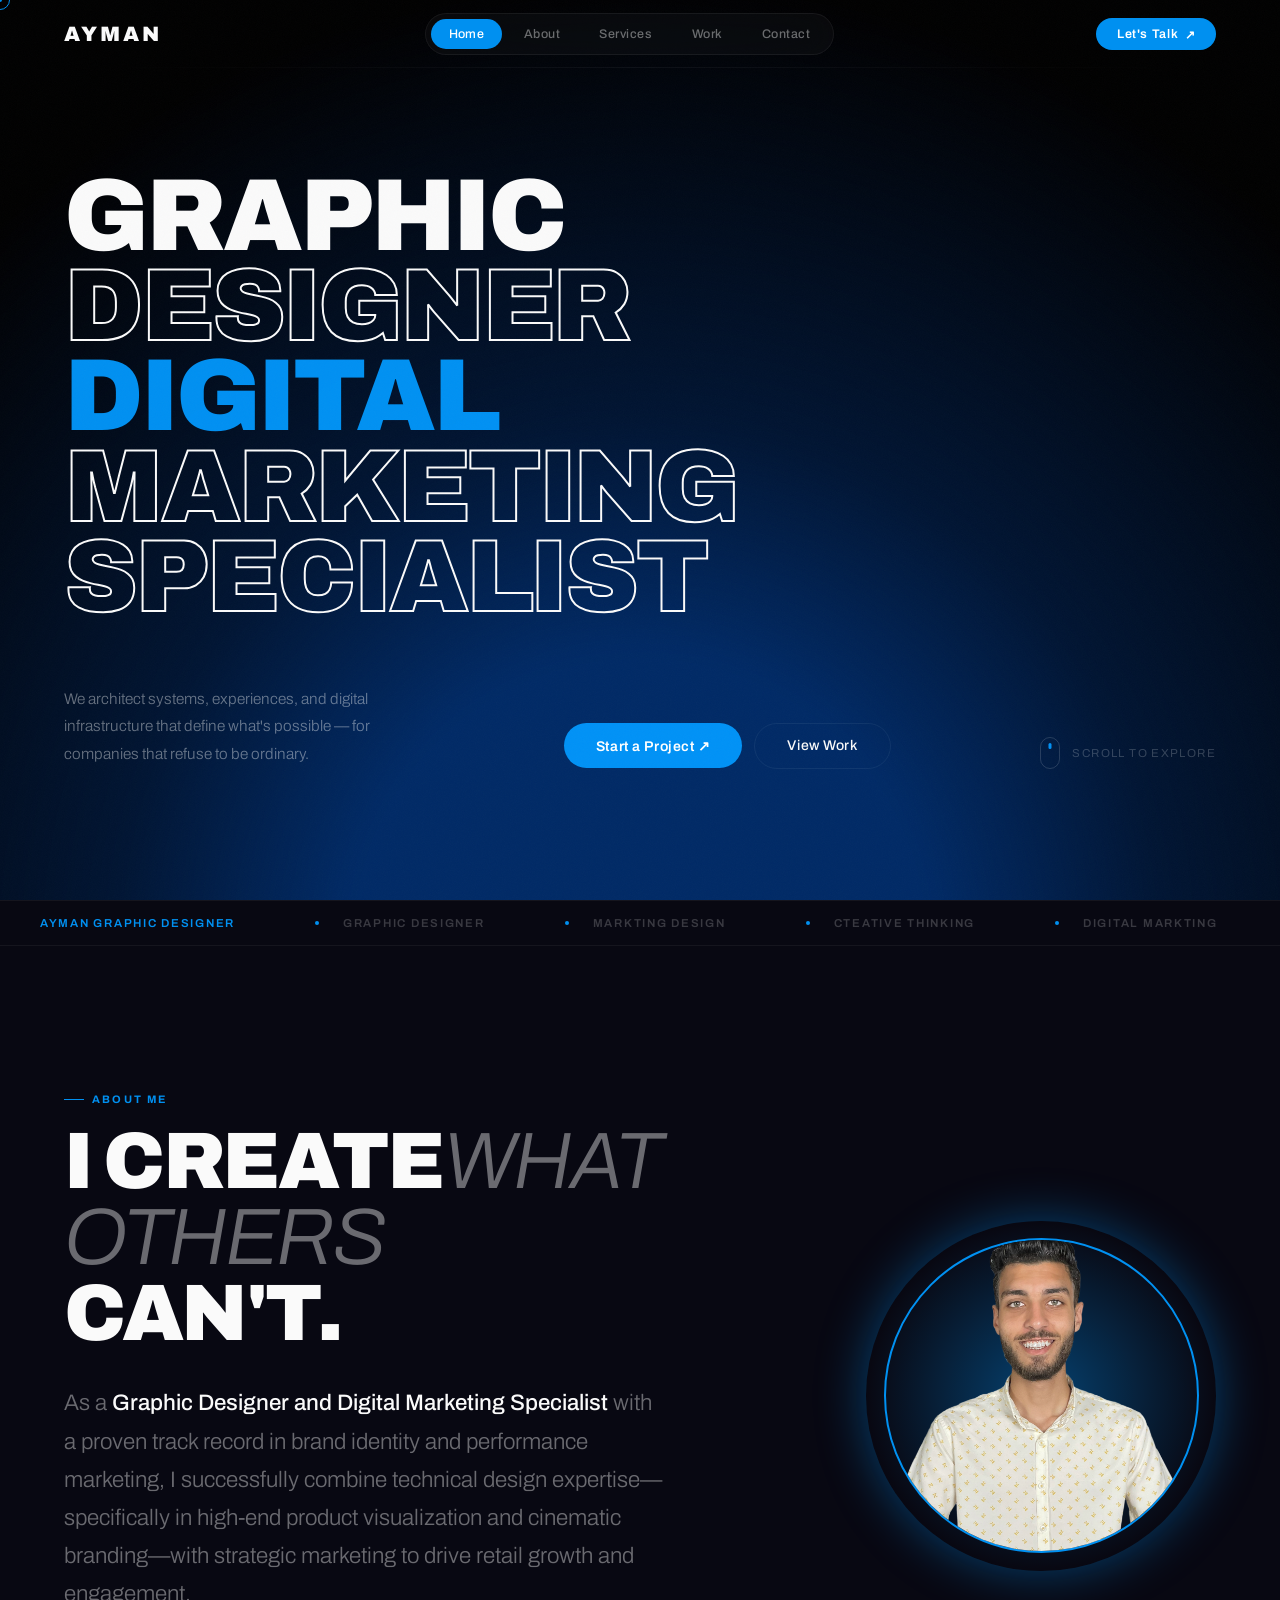
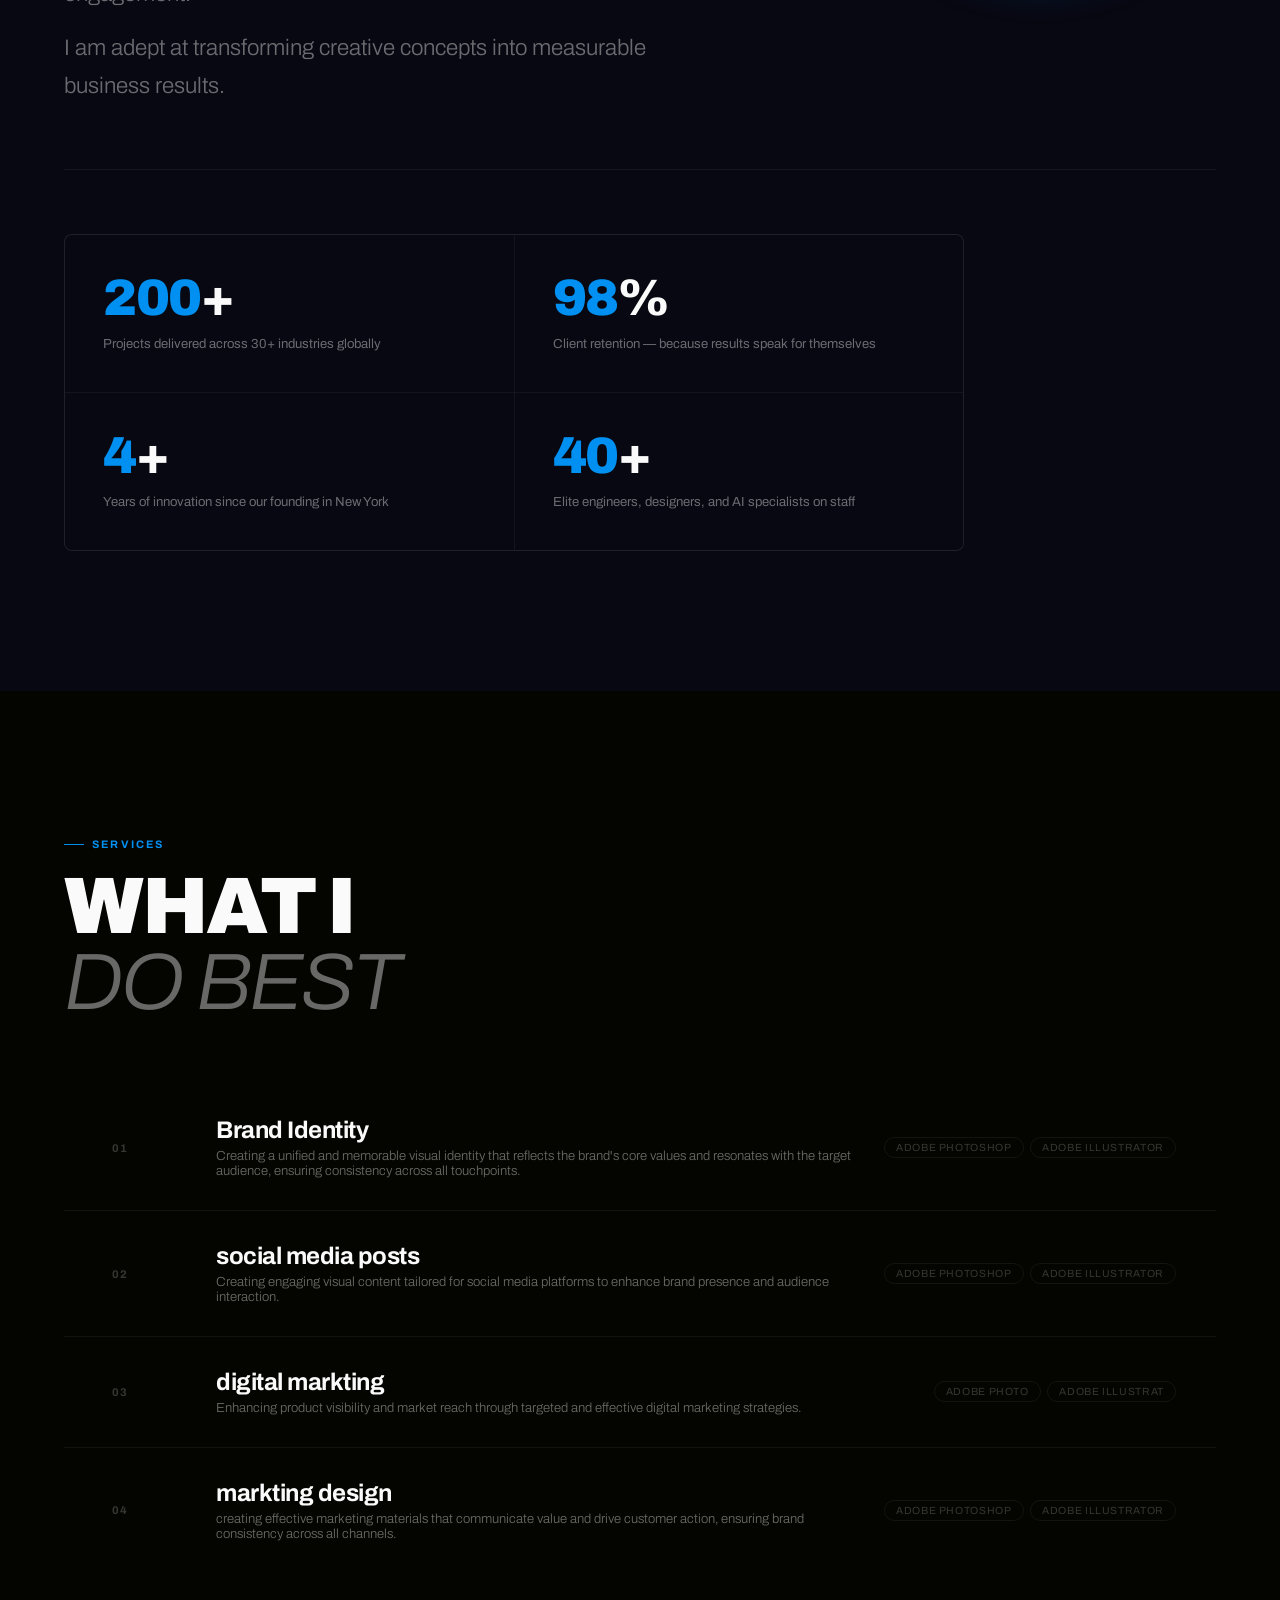
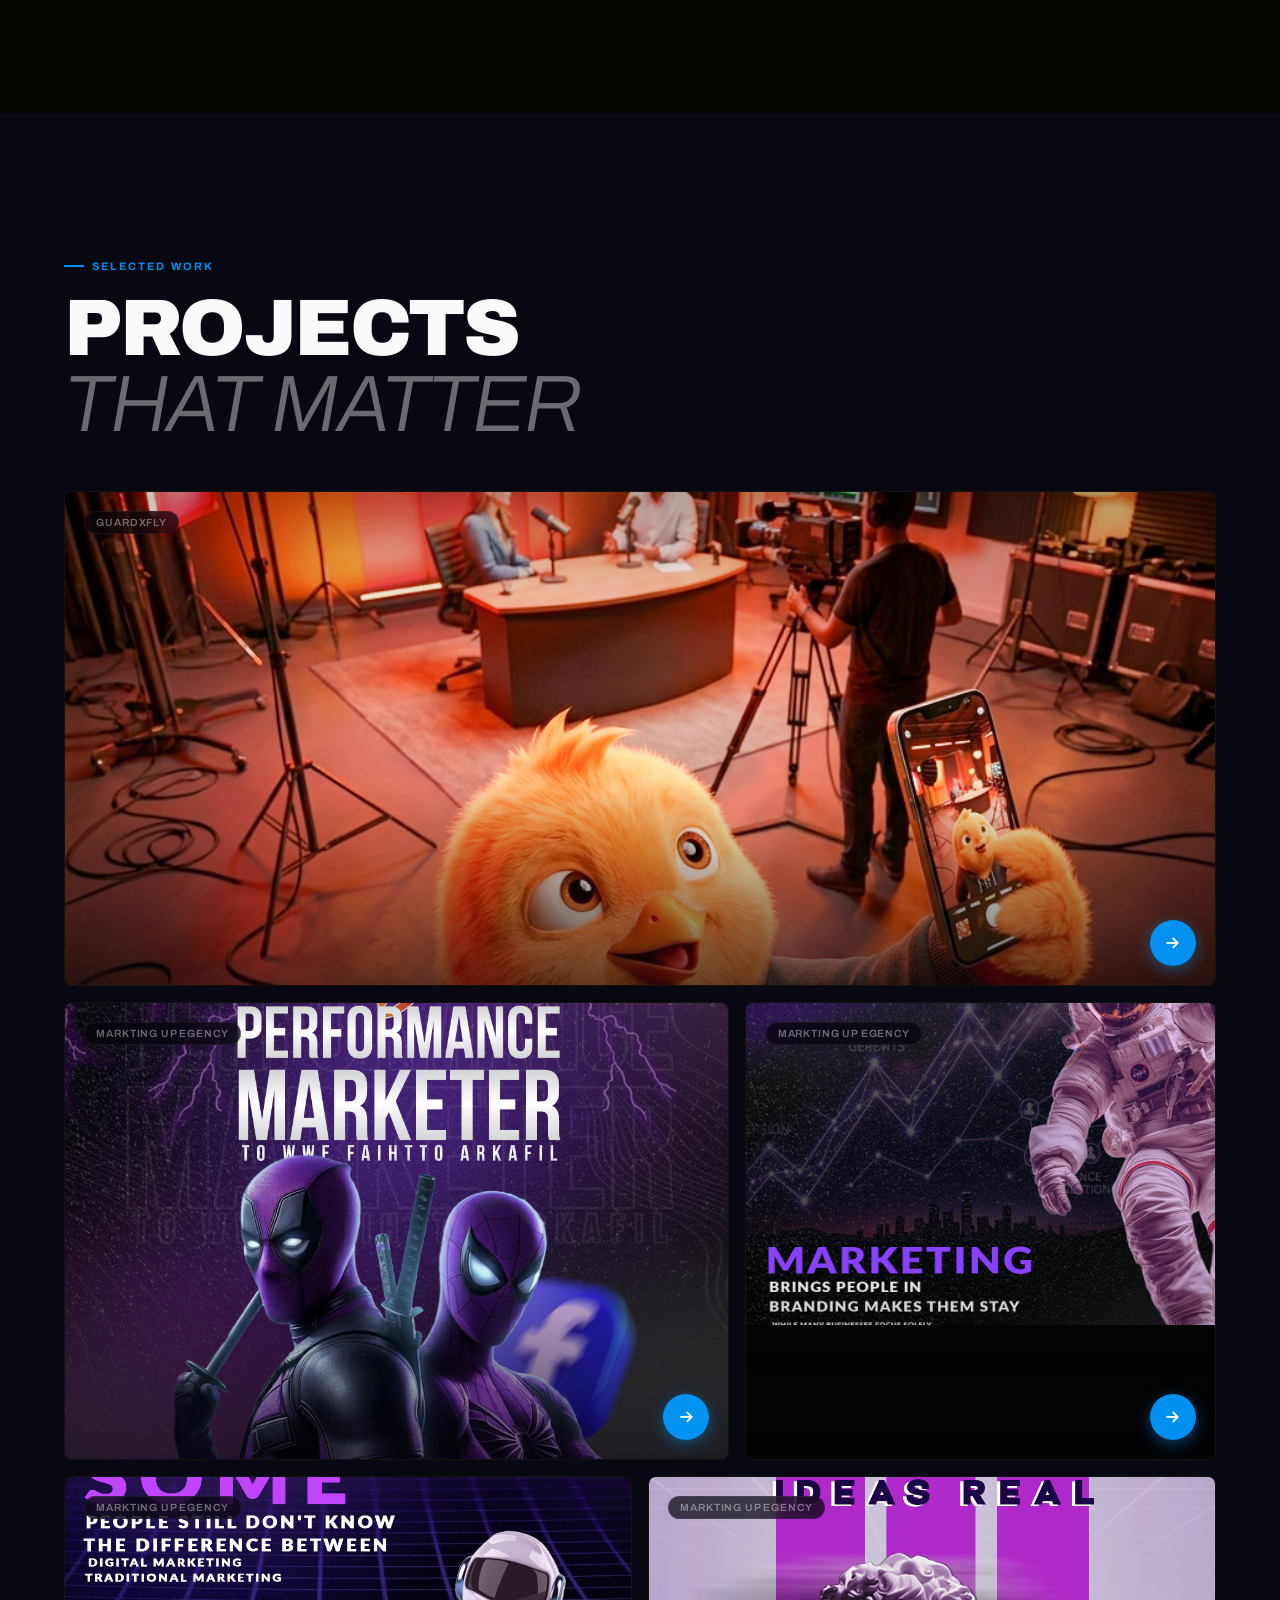
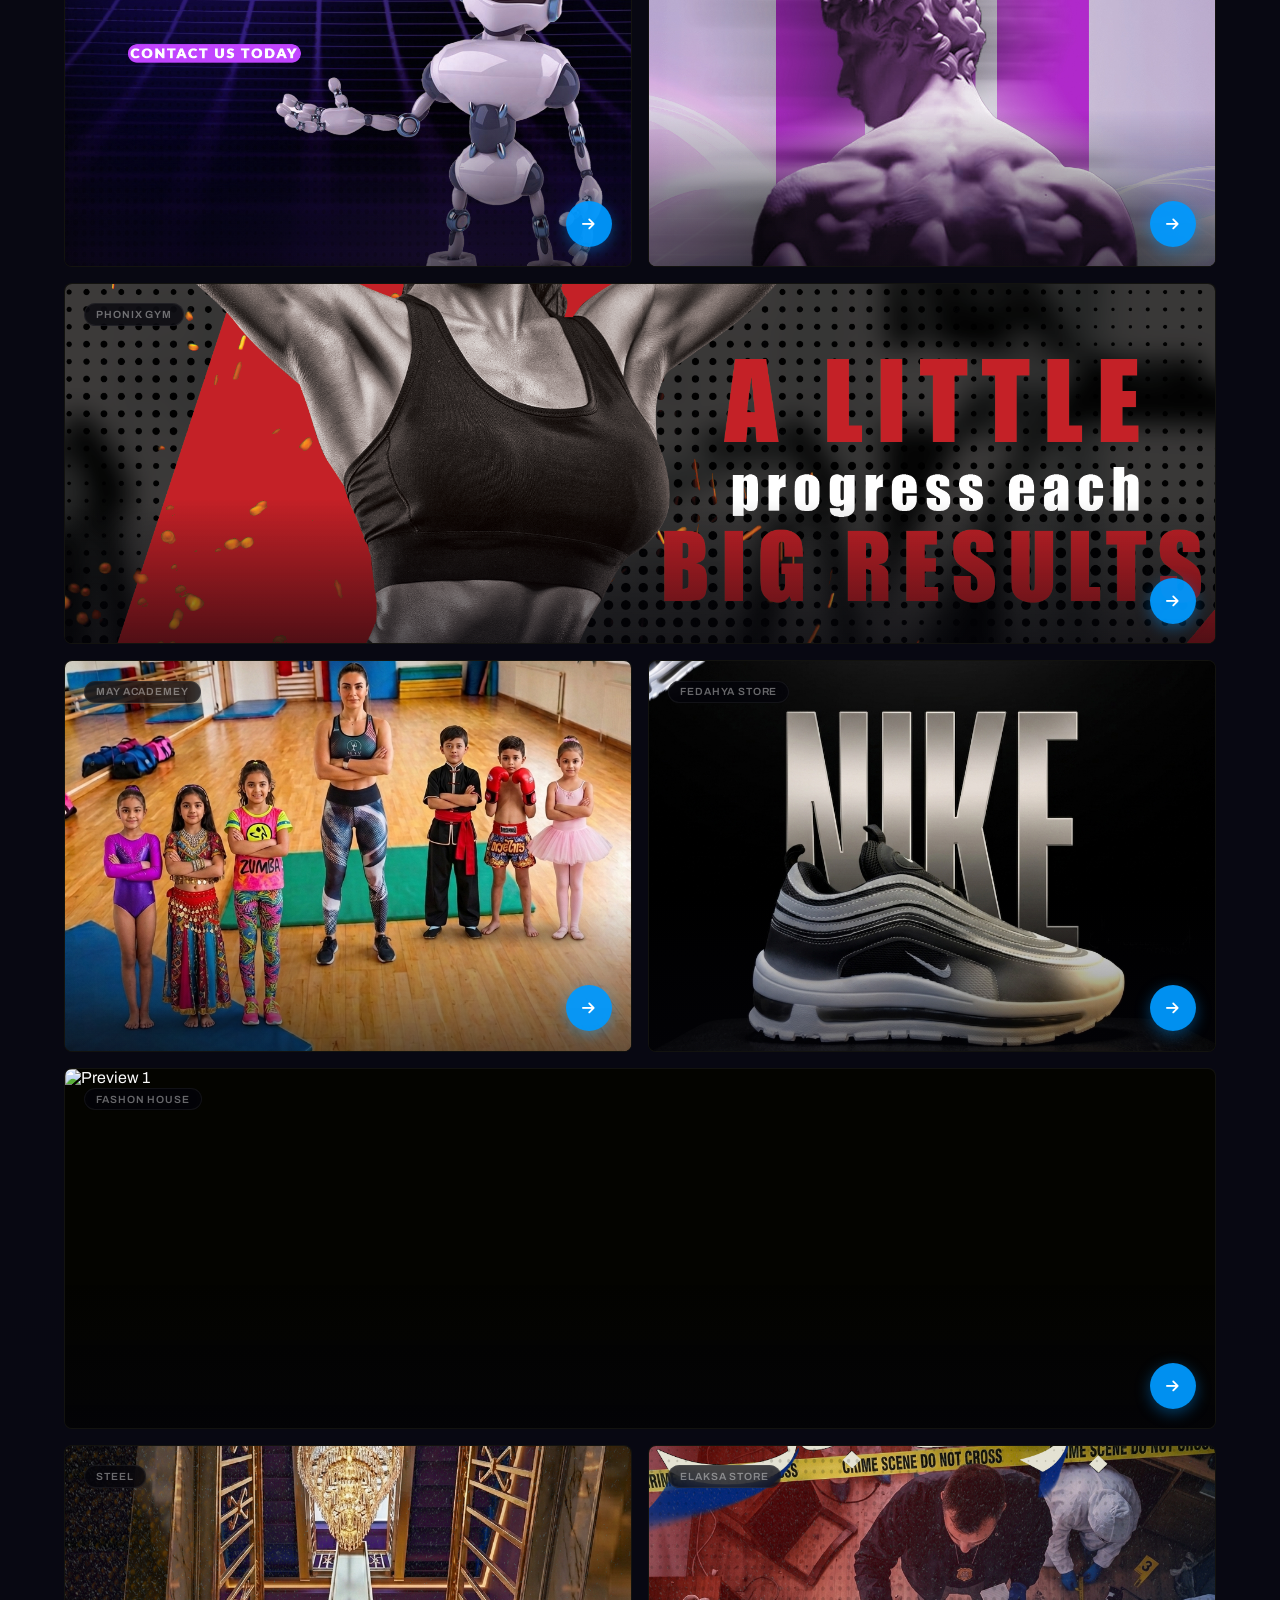
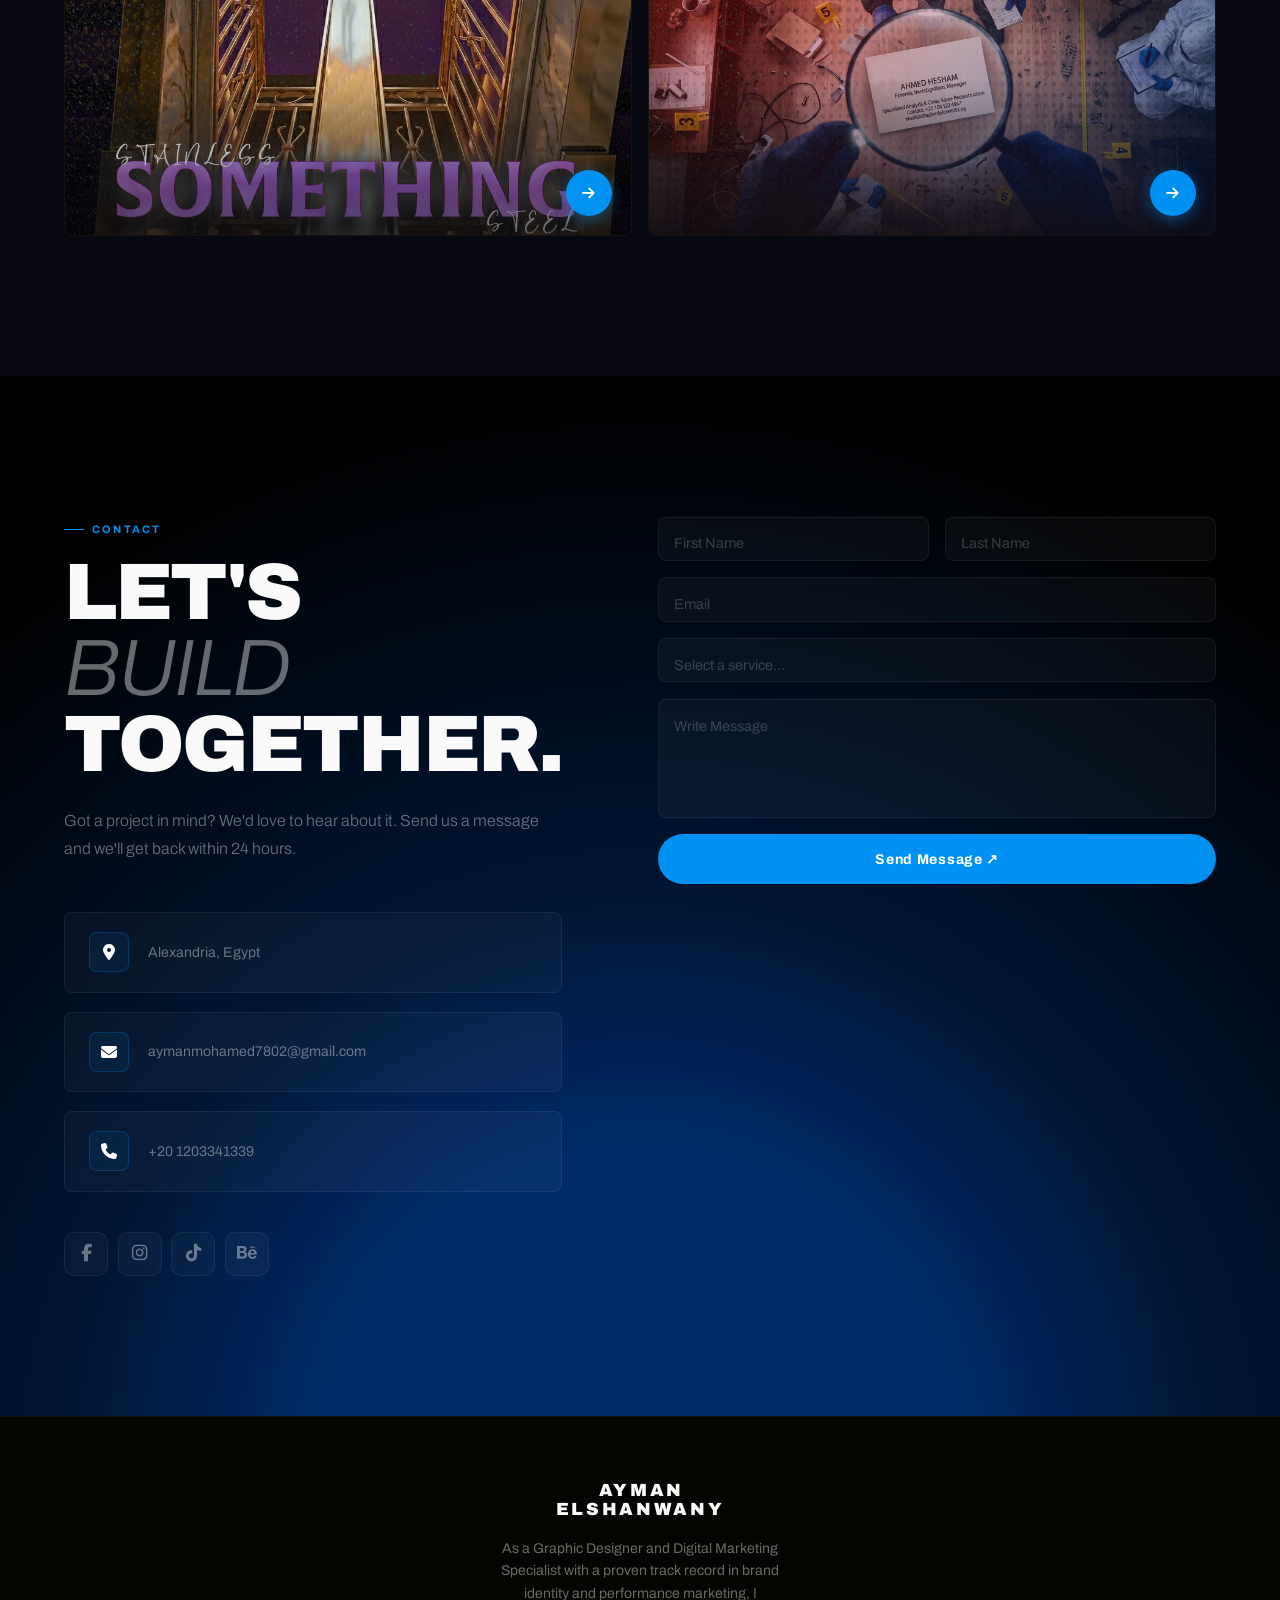
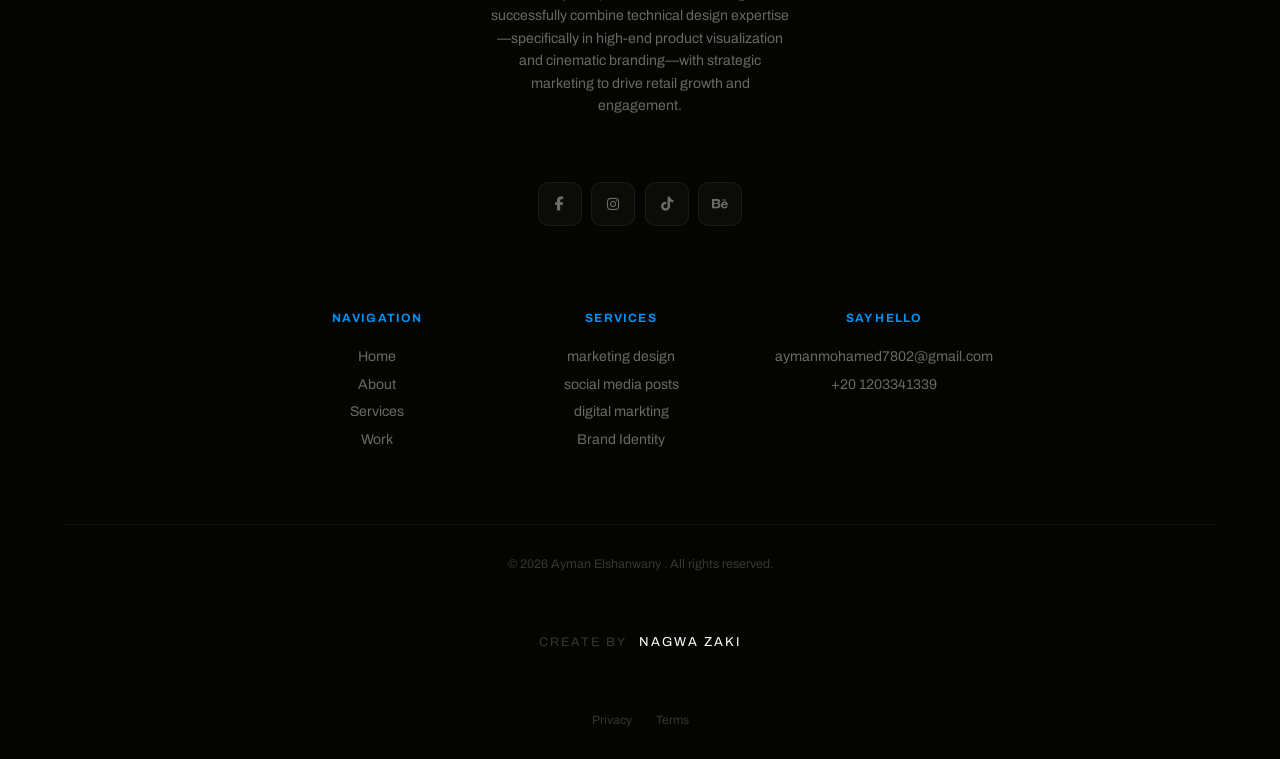
==== index.html @ ffe8d10a "Initial commit" ====
<!doctype html>
<html lang="en">
  <head>
    <meta charset="UTF-8" />
    <meta name="viewport" content="width=device-width, initial-scale=1.0" />
    <title> Graphic Design Ayman</title>
    <link
      href="https://fonts.googleapis.com/css2?family=Clash+Display:wght@400;500;600;700&family=Cabinet+Grotesk:wght@300;400;500;700;800&family=Neue+Montreal:wght@300;400;500&display=swap"
      rel="stylesheet"
    />
    <link
      href="https://fonts.googleapis.com/css2?family=Archivo:ital,wght@0,300;0,400;0,500;0,700;0,900;1,300&family=Playfair+Display:ital@1&display=swap"
      rel="stylesheet"
    />
    <!-- إضافة مكتبة Font Awesome لتشغيل الأيقونات -->
    <link
      rel="stylesheet"
      href="https://cdnjs.cloudflare.com/ajax/libs/font-awesome/6.5.1/css/all.min.css"
    />
    <link
      rel="apple-touch-icon"
      sizes="180x180"
      href="WhatsApp Image 2026-04-10 at 10.47.28 PM.jpeg"
    />
    <link
      rel="icon"
      type="image/jpeg"
      href="WhatsApp Image 2026-04-10 at 10.47.28 PM.jpeg"
    />
    <link rel="stylesheet" href="style.css" />
  </head>
  <body>
    <div id="cursor"></div>
    <div id="cursor-dot"></div>

    <!-- NAV -->
    <nav id="nav">
      <a href="#home" class="nav-logo"><span>Ayman</span></a>
      <div class="nav-center">
        <a href="#home" class="active"><i class="fa-solid fa-house"></i><span>Home</span></a>
        <a href="#about"><i class="fa-solid fa-user"></i><span>About</span></a>
        <a href="#services"><i class="fa-solid fa-briefcase"></i><span>Services</span></a>
        <a href="#portfolio"><i class="fa-solid fa-clapperboard"></i><span>Work</span></a>
        <a href="#contact"><i class="fa-solid fa-paper-plane"></i><span>Contact</span></a>
      </div>
      <div class="nav-right">
        <a href="#contact" class="btn-nav hide-mobile">Let's Talk <span>↗</span></a>
      </div>
    </nav>

    <!-- HERO -->
    <section id="home">
      <canvas id="hero-canvas"></canvas>
        <h1 class="hero-headline">
          <span class="line"><span class="line-inner">Graphic</span></span>
          <span class="line"
            ><span class="line-inner stroke-text">Designer</span>
            <span class="line-inner red-word">Digital</span></span
          >
          <span class="line"
            ><span class="line-inner stroke-text">Marketing Specialist</span></span
          >
        </h1>
        <div class="hero-bottom">
          <p class="hero-desc rv">
            We architect systems, experiences, and digital infrastructure that
            define what's possible — for companies that refuse to be ordinary.
          </p>
          <div class="hero-cta rv">
            <a href="#services" class="btn-primary">Start a Project ↗</a>
            <a href="#portfolio" class="btn-ghost">View Work</a>
          </div>
          <div class="hero-scroll-hint rv">
            <div class="scroll-wheel"></div>
            Scroll to explore
          </div>
        </div>
      </div>
    </section>

    <!-- MARQUEE -->
    <div class="marquee-section">
      <div class="marquee-track" id="mq">
        <div class="marquee-item highlight">AYMAN Graphic Designer</div>
        <div class="marquee-item">
          <span class="dot"></span>Graphic Designer
        </div>
        <div class="marquee-item"><span class="dot"></span>markting design</div>
        <div class="marquee-item"><span class="dot"></span>cteative thinking</div>
        <div class="marquee-item"><span class="dot"></span>digital markting</div>
        <div class="marquee-item highlight">EST. 2022</div>
        <div class="marquee-item"><span class="dot"></span>logo design</div>
        <div class="marquee-item"><span class="dot"></span>Social media</div>
        <div class="marquee-item"><span class="dot"></span>Product Design</div>
        <div class="marquee-item"><span class="dot"></span>Brand Identity</div>
        <!-- duplicate -->
        <div class="marquee-item highlight">Ayman Graphic disigner</div>
        <div class="marquee-item">
          <span class="dot"></span>Graphic Designer
        </div>
        <div class="marquee-item"><span class="dot"></span>Marketing Specialist</div>
        <div class="marquee-item"><span class="dot"></span>cteative thinking</div>
        <div class="marquee-item"><span class="dot"></span>digital markting</div>
        <div class="marquee-item highlight">EST. 2026</div>
        <div class="marquee-item"><span class="dot"></span>logo design</div>
        <div class="marquee-item"><span class="dot"></span>Social media</div>
        <div class="marquee-item"><span class="dot"></span>Product Design</div>
        <div class="marquee-item"><span class="dot"></span>Brand Identity</div>
      </div>
    </div>

    <!-- ABOUT -->
    <section id="about" class="section">
      <div class="about-wrap">
        <div class="about-top">
          <div class="about-text-content">
            <div class="section-tag rv">About Me</div>
            <h2 class="display rv">
              I Create<span class="italic">what others</span><br />CAN'T.
            </h2>
            <p class="lead rv">As a <strong>Graphic Designer and Digital Marketing Specialist</strong> with a proven track record in brand identity and performance marketing, I successfully combine technical design expertise—specifically in high-end product visualization and cinematic branding—with strategic marketing to drive retail growth and engagement.</p>
            <p class="lead rv" style="margin-top: 1rem;">
              I am adept at transforming creative concepts into measurable business results.
            </p>            
          </div>
          <div class="about-image-container rv">
            <img src="photo/IMG_0256.png" alt="About Us" class="about-main-image" />
          </div>
        </div>
        <div class="about-cards rv">
          <div class="about-card">
            <div class="big-num"><span>200</span>+</div>
            <p>Projects delivered across 30+ industries globally</p>
          </div>
          <div class="about-card">
            <div class="big-num"><span>98</span>%</div>
            <p>Client retention — because results speak for themselves</p>
          </div>
          <div class="about-card">
            <div class="big-num"><span>4</span>+</div>
            <p>Years of innovation since our founding in New York</p>
          </div>
          <div class="about-card">
            <div class="big-num"><span>40</span>+</div>
            <p>Elite engineers, designers, and AI specialists on staff</p>
          </div>
        </div>
      </div>
    </section>

    <!-- SERVICES -->
    <section id="services" class="section">
      <div class="services-wrap">
        <div class="services-header">
          <div>
            <div class="section-tag rv">Services</div>
            <h2 class="display rv">
              WHAT I<br /><span class="italic">do best</span>
            </h2>
          </div>
          <p
            class="rv"
            style="
              max-width: 340px;
              color: var(--muted);
              font-weight: 300;
              line-height: 1.8;
              font-size: 0.95rem;
            "
          >
        </div>
        <div class="service-list rv">
          <div class="service-row">
            <div class="service-num">01</div>
            <div class="service-body">
              <h3>Brand Identity</h3>
              <p>
                Creating a unified and memorable visual identity that reflects the brand's core values and resonates with the target audience, ensuring consistency across all touchpoints.
              </p>
            </div>
            <div class="service-tags">
              <span class="tag-pill">Adobe photoshop</span>
              <span class="tag-pill">Adobe illustrator</span>
            </div>
          </div>
          <div class="service-row">
            <div class="service-num">02</div>
            <div class="service-body">
              <h3>social media posts</h3>
              <p>
                Creating engaging visual content tailored for social media platforms to enhance brand presence and audience interaction.
              </p>
            </div>
            <div class="service-tags">
              <span class="tag-pill">Adobe photoshop</span>
              <span class="tag-pill">Adobe illustrator</span>
            </div>
          </div>
          <div class="service-row">
            <div class="service-num">03</div>
            <div class="service-body">
              <h3>digital markting</h3>
              <p>
                Enhancing product visibility and market reach through targeted and effective digital marketing strategies.
              </p>
            </div>
            <div class="service-tags">
              <span class="tag-pill">Adobe photo</span>
              <span class="tag-pill">Adobe illustrat</span>
            </div>
          </div>
          <div class="service-row">
            <div class="service-num">04</div>
            <div class="service-body">
              <h3>markting design</h3>
              <p>
                creating effective marketing materials that communicate value and drive customer action, ensuring brand consistency across all channels.
              </p>
            </div>
            <div class="service-tags">
              <span class="tag-pill">Adobe photoshop</span>
              <span class="tag-pill">Adobe illustrator</span>
            </div>
          </div>
        </div>
      </div>
    </section>

    <!-- PORTFOLIO -->
    <section id="portfolio" class="section">
      <div class="portfolio-wrap">
        <div class="portfolio-header">
          <div class="section-tag rv">Selected Work</div>
          <h2 class="display rv">
            PROJECTS<br /><span class="italic">that matter</span>
          </h2>
        </div>
        <div class="portfolio-bento rv">
          <div class="p-card" data-gallery="photo/1.jpg, photo/2.jpg, photo/3.jpg, photo/4.jpg">
            <div class="p-card-grid">
              <img src="photo/1.jpg" class="p-card-bg" alt="Preview 1" />
            </div>
            <span class="p-card-label">GuardXFly</span>
            <div class="p-card-info">
              <div class="p-card-tag">photoshop</div>
              <div class="p-card-info-bottom">
                <div class="p-card-title">GuardXFly posters</div>
                <a href="#" class="p-card-link-btn"><i class="fa-solid fa-arrow-right"></i></a>
              </div>
            </div>
          </div>
          <div class="p-card" data-gallery="photo/Artboard 1.jpg, photo/Artboard 2.jpg, photo/Artboard 3.jpg, photo/Artboard 4.jpg, photo/Artboard 5.jpg, photo/Artboard 6.jpg, photo/Artboard 7.jpg, photo/Untitled-1.jpg ">
            <div class="p-card-grid">
              <img src="photo/Artboard 1.jpg" class="p-card-bg" alt="Preview 1" />
            </div>
            <span class="p-card-label">Markting up Egency</span>
            <div class="p-card-info">
              <div class="p-card-tag">photoshop | ilustration</div>
              <div class="p-card-info-bottom">
                <div class="p-card-title">Markting up posters</div>
                <a href="#" class="p-card-link-btn"><i class="fa-solid fa-arrow-right"></i></a>
              </div>
            </div>
          </div>
          <div class="p-card" data-gallery="photo/Untitled-2_01.png, photo/Untitled-2_02.png, photo/Untitled-2_03.png, photo/Untitled-2_04.png, photo/Untitled-2_05.png, photo/Untitled-2_06.png, photo/Untitled-2_07.png, photo/Untitled-2_08.png, photo/Untitled-1.png">
            <div class="p-card-grid">
              <img src="photo/Untitled-2_01.png" class="p-card-bg" alt="Preview 1" />
            </div>
            <span class="p-card-label">Markting up Egency</span>
            <div class="p-card-info">
              <div class="p-card-tag">photoshop | ilustration</div>
              <div class="p-card-info-bottom">
                <div class="p-card-title">Markting up posters</div>
                <a href="#" class="p-card-link-btn"><i class="fa-solid fa-arrow-right"></i></a>
              </div>
            </div>
          </div>
          <div class="p-card" data-gallery="photo/markting.jpg, photo/Markting_01 (1).png, photo/Markting_01 (2).png, photo/Markting_01 (3).png, photo/Markting_01 (4).png, photo/Markting_01 (5).png, photo/Markting_01 (6).png, photo/Markting_01 (7).png">
            <div class="p-card-grid">
              <img src="photo/markting.jpg" class="p-card-bg" alt="Preview 1" />
            </div>
            <span class="p-card-label">Markting up Egency</span>
            <div class="p-card-info">
              <div class="p-card-tag">photoshop | ilustration</div>
              <div class="p-card-info-bottom">
                <div class="p-card-title">Markting up posters</div>
                <a href="#" class="p-card-link-btn"><i class="fa-solid fa-arrow-right"></i></a>
              </div>
            </div>
          </div>

          <div class="p-card" data-gallery="photo/man2 (1).jpg, photo/man1.jpg, photo/man2 (4).jpg, photo/man2 (2).jpg, photo/man2 (3).jpg, photo/man (3).jpg, photo/man (1).jpg, photo/man (2).jpg">
            <div class="p-card-grid">
              <img src="photo/man2 (1).jpg" class="p-card-bg" alt="Preview 1" />
            </div>
            <span class="p-card-label">Markting up Egency</span>
            <div class="p-card-info">
              <div class="p-card-tag">photoshop | ilustration</div>
              <div class="p-card-info-bottom">
                <div class="p-card-title">Markting up posters</div>
                <a href="#" class="p-card-link-btn"><i class="fa-solid fa-arrow-right"></i></a>
              </div>
            </div>
          </div>
          <div class="p-card" data-gallery="photo/woman (1).png, photo/woman1 (1).gif, photo/woman1 (2).gif, photo/woman1 (3).gif, photo/woman (2).png, photo/woman (3).png, photo/cairoseal.jpg">
            <div class="p-card-grid">
              <img src="photo/woman (1).png" class="p-card-bg" alt="Preview 1" />
            </div>
            <span class="p-card-label">phonix gym</span>
            <div class="p-card-info">
              <div class="p-card-tag">photoshop | ilustration</div>
              <div class="p-card-info-bottom">
                <div class="p-card-title">phonix posters</div>
                <a href="#" class="p-card-link-btn"><i class="fa-solid fa-arrow-right"></i></a>
              </div>
            </div>
          </div>
          <div class="p-card" data-gallery="photo/pale (2).jpg, photo/pale (1).jpg, photo/paleh (1).jpg, photo/paleh (2).jpg, photo/paleh (3).jpg, photo/paleh (4).jpg, photo/paleh (5).jpg, photo/palee (1).jpg, photo/palee (2).jpg, photo/palee (3).jpg">
            <div class="p-card-grid">
              <img src="photo/pale (2).jpg" class="p-card-bg" alt="Preview 1" />
            </div>
            <span class="p-card-label">May Academey</span>
            <div class="p-card-info">
              <div class="p-card-tag">photoshop | ilustration</div>
              <div class="p-card-info-bottom">
                <div class="p-card-title">May Academey posters</div>
                <a href="#" class="p-card-link-btn"><i class="fa-solid fa-arrow-right"></i></a>
              </div>
            </div>
          </div>
          <div class="p-card" data-gallery="photo/snaker6 (1).jpg, photo/snaker6 (1).png, photo/snaker6 (2).png, photo/snaker6 (3).png, photo/snaker6 (4).png, photo/snaker6 (5).png, photo/snaker6 (6).png, photo/snaker6 (7).png, photo/snaker6 (8).png, photo/snaker6 (9).png, photo/snaker (2).png, photo/snaker (4).png, photo/snaker (5).png, photo/snaker6 (8).png, photo/snaker6 (9).png, photo/snaker6 (1).jpg, photo/snaker6 (1).png, photo/snaker6 (2).png, photo/snaker6 (3).png, photo/snaker6 (4).png, photo/snaker6 (5).png, photo/snaker6 (6).png, photo/snaker6 (7).png ">
            <div class="p-card-grid">
              <img src="photo/snaker6 (1).jpg" class="p-card-bg" alt="Preview 1" />
            </div>
            <span class="p-card-label">Fedahya store</span>
            <div class="p-card-info">
              <div class="p-card-tag">photoshop | ilustration</div>
              <div class="p-card-info-bottom">
                <div class="p-card-title">Fedahya posters and logos</div>
                <a href="#" class="p-card-link-btn"><i class="fa-solid fa-arrow-right"></i></a>
              </div>
            </div>
          </div>
          <div class="p-card" data-gallery="photo/snak.jpg, photo/snaker (3).png, photo/snaker (6).png, photo/tr (2).png, photo/tr (1).png">
            <div class="p-card-grid">
              <img src="photo/snak.jpg" class="p-card-bg" alt="Preview 1" />
            </div>
            <span class="p-card-label">fashon house</span>
            <div class="p-card-info">
              <div class="p-card-tag">photoshop | ilustration</div>
              <div class="p-card-info-bottom">
                <div class="p-card-title">fashon house posters</div>
                <a href="#" class="p-card-link-btn"><i class="fa-solid fa-arrow-right"></i></a>
              </div>
            </div>
          </div>
          <div class="p-card" data-gallery="photo/steel.jpg">
            <div class="p-card-grid">
              <img src="photo/steel.jpg" class="p-card-bg" alt="Preview 1" />
            </div>
            <span class="p-card-label">steel</span>
            <div class="p-card-info">
              <div class="p-card-tag">photoshop</div>
              <div class="p-card-info-bottom">
                <div class="p-card-title">steel poster</div>
                <a href="#" class="p-card-link-btn"><i class="fa-solid fa-arrow-right"></i></a>
              </div>
            </div>
          </div>
          <div class="p-card" data-gallery="photo/khapar.jpg">
            <div class="p-card-grid">
              <img src="photo/khapar.jpg" class="p-card-bg" alt="Preview 1" />
            </div>
            <span class="p-card-label">Elaksa Store</span>
            <div class="p-card-info">
              <div class="p-card-tag">photoshop</div>
              <div class="p-card-info-bottom">
                <div class="p-card-title">Elaksa poster</div>
                <a href="#" class="p-card-link-btn"><i class="fa-solid fa-arrow-right"></i></a>
              </div>
            </div>
          </div>
        </div>
      </div>
    </section>

    <!-- CONTACT -->
    <section id="contact" class="section">
      <div class="contact-wrap contact-grid">
        <div class="contact-left rv-l">
            <div class="section-tag">Contact</div>
            <h2 class="display">
              LET'S<br /><span class="italic">build</span><br />TOGETHER.
            </h2>
            <p class="sub">
              Got a project in mind? We'd love to hear about it. Send us a
              message and we'll get back within 24 hours.
            </p>
            <div class="contact-items">
              <div class="c-item">
                <div class="c-icon">
                  <i class="fa-solid fa-location-dot"></i>
                </div>
                <span>Alexandria, Egypt</span>
              </div>
              <div class="c-item">
                <div class="c-icon"><i class="fa-solid fa-envelope"></i></div>
                <span>aymanmohamed7802@gmail.com</span>
              </div>
              <div class="c-item">
                <div class="c-icon"><i class="fa-solid fa-phone"></i></div>
                <span>+20 1203341339</span>
              </div>
            </div>
            <div class="socials">
              <a
                href="https://www.facebook.com/share/17btir79op/"
                class="social-btn"
                target="_blank"
                title="Facebook"
                ><i class="fab fa-facebook-f"></i
              ></a>
              <a
                href="https://www.instagram.com/aymanelshanwany?igsh=eDl6dmxtZWk5cGY3"
                class="social-btn"
                target="_blank"
                title="Instagram"
                ><i class="fab fa-instagram"></i
              ></a>
              <a
                href="https://www.tiktok.com/@elshanwany5?_r=1&_t=ZS-97HyglgTXwW"
                class="social-btn"
                target="_blank"
                title="TikTok"
                ><i class="fab fa-tiktok"></i
              ></a>
              <a
              href="https://www.behance.net/aymanelshanwany/projects"
              class="social-btn"
              target="_blank"
              title="Behance"
              ><i class="fab fa-behance"></i
            ></a>

            </div>
          </div>
          <div class="contact-form rv-r">
            <div class="form-row">
              <div class="fg">
                <input type="text" id="firstName" placeholder=" " />
                <label for="firstName">First Name</label>
                <fieldset aria-hidden="true">
                  <legend><span>First Name</span></legend>
                </fieldset>
              </div>
              <div class="fg">
                <input type="text" id="lastName" placeholder=" " />
                <label for="lastName">Last Name</label>
                <fieldset aria-hidden="true">
                  <legend><span>Last Name</span></legend>
                </fieldset>
              </div>
            </div>
            <div class="fg">
              <input type="email" id="email" placeholder=" " />
              <label for="email">Email</label>
              <fieldset aria-hidden="true">
                <legend><span>Email</span></legend>
              </fieldset>
            </div>
            <div class="fg">
              <select id="serviceSelect" required>
                <option value="" disabled selected hidden></option>
                <option>Brand Identity</option>
                <option>social media posts</option>
                <option>digital markting</option>
                <option>cteative thinking</option>
                <option>markting design</option>
              </select>
              <label for="serviceSelect">Select a service...</label>
              <fieldset aria-hidden="true">
                <legend><span>Select a service...</span></legend>
              </fieldset>
            </div>
            <div class="fg">
              <textarea id="message" placeholder=" "></textarea>
              <label for="message">Write Message</label>
              <fieldset aria-hidden="true">
                <legend><span>Write Message</span></legend>
              </fieldset>
            </div>
            <button class="submit-btn" onclick="sendMsg(this)">
              Send Message ↗
            </button>
          </div>
        </div>
    </section>

    <!-- LIGHTBOX MODAL -->
    <div id="gallery-modal" class="g-modal">
      <span class="g-close"><i class="fa-solid fa-xmark"></i></span>
      <div class="g-modal-content">
        <img id="g-modal-img" src="" alt="Gallery Image">
        <div class="g-nav">
          <button id="g-prev"><i class="fa-solid fa-chevron-left"></i></button>
          <button id="g-next"><i class="fa-solid fa-chevron-right"></i></button>
        </div>
        <div class="g-counter"><span id="g-current">1</span> / <span id="g-total">1</span></div>
      </div>
    </div>

    <!-- FOOTER -->
    <footer>
      <div class="footer-main">
        <div class="footer-col about">
          <div class="footer-logo">Ayman<br> Elshanwany</div>
          <p class="footer-desc">
As a Graphic Designer and Digital Marketing Specialist with a proven track record in brand identity and performance marketing, I successfully combine technical design expertise—specifically in high-end product visualization and cinematic branding—with strategic marketing to drive retail growth and engagement.          </p>
          <div class="socials">
            <!-- استخدام نفس نمط قسم التواصل لضمان الظهور والتناسق -->
            <a
              href="https://www.facebook.com/share/17btir79op/"
              class="social-btn"
              target="_blank"
              title="Facebook"
              ><i class="fab fa-facebook-f"></i
            ></a>
            <a
              href="https://www.instagram.com/aymanelshanwany?igsh=eDl6dmxtZWk5cGY3"
              class="social-btn"
              target="_blank"
              title="Instagram"
              ><i class="fab fa-instagram"></i
            ></a>
            <a
              href="https://www.tiktok.com/@elshanwany5?_r=1&_t=ZS-97HyglgTXwW"
              class="social-btn"
              target="_blank"
              title="TikTok"
              ><i class="fab fa-tiktok"></i
            ></a>
            <a
              href="https://www.behance.net/aymanelshanwany/projects"
              class="social-btn"
              target="_blank"
              title="Behance"
              ><i class="fab fa-behance"></i
            ></a>
          </div>
        </div>
        <div class="footer-col">
          <h4>Navigation</h4>
          <a href="#home">Home</a>
          <a href="#about">About</a>
          <a href="#services">Services</a>
          <a href="#portfolio">Work</a>
        </div>
        <div class="footer-col">
          <h4>Services</h4>
          <a href="#">marketing design</a>
          <a href="#">social media posts</a>
          <a href="#">digital markting</a>
          <a href="#">Brand Identity</a>
        </div>
        <div class="footer-col">
          <h4>Say Hello</h4>
          <p>aymanmohamed7802@gmail.com</p>
          <p>+20 1203341339</p>
        </div>
      </div>
      <div class="footer-bottom">
        <p>© 2026 Ayman Elshanwany . All rights reserved.</p>
        <p class="nagwa">
          Create by
          <a href="https://nagwazki.github.io/portfolio/" target="_blank" class="nagwa">
            Nagwa Zaki
          </a>
        </p>
        <div class="footer-links">
          <a href="#">Privacy</a>
          <a href="#">Terms</a>
        </div>
      </div>
    </footer>
  </body>
  <script src="script.js"></script>
</html>
---- style.css ----
:root {
  --r: #0099fff0; /* أزرق لامع ومضيء */
  --r-glow: rgba(0, 153, 255, 0.4); /* توهج أزرق متناسق */
  --r-soft: rgba(0, 153, 255, 0.08); /* نسخة ناعمة من الأزرق الجديد */
  --bg: #040400;
  --bg2: #080812;
  --card: rgba(255, 255, 255, 0.03);
  --card-border: rgba(255, 255, 255, 0.06);
  --card-hover: rgba(255, 255, 255, 0.06);
  --txt: #fafafa;
  --muted: rgba(255, 255, 255, 0.4);
  --muted2: rgba(255, 255, 255, 0.2);
  --line: rgba(255, 255, 255, 0.05);
  --cursor-size: 20px;
}
#home,
#contact {
  position: relative;
  overflow: hidden;
}
#home::before,
#contact::before {
  content: "";
  position: absolute;
  inset: 0;
  background-image: radial-gradient(
    circle at bottom,
    #002a66 24%,
    /* أزرق داكن متناسق مع الجديد */ #001533 43%,
    /* أزرق داكن جداً متناسق */ #000000 80%
  );
  filter: blur(10px);
  transform: scale(1.1);
  z-index: -1;
  pointer-events: none;
}

*,
*::before,
*::after {
  margin: 0;
  padding: 0;
  box-sizing: border-box;
}

html {
  scroll-behavior: smooth;
}

body {
  background: var(--bg);
  color: var(--txt);
  font-family: "Archivo", sans-serif;
  overflow-x: hidden;
  cursor: none;
}

/* CUSTOM CURSOR */
#cursor {
  position: fixed;
  width: var(--cursor-size);
  height: var(--cursor-size);
  border: 1.5px solid var(--r);
  border-radius: 50%;
  pointer-events: none;
  z-index: 9999;
  transform: translate(-50%, -50%);
  transition:
    width 0.3s,
    height 0.3s,
    background 0.3s,
    border-color 0.3s;
  mix-blend-mode: normal;
}
#cursor-dot {
  position: fixed;
  width: 4px;
  height: 4px;
  background: var(--r);
  border-radius: 50%;
  pointer-events: none;
  z-index: 9999;
  transform: translate(-50%, -50%);
  transition: transform 0.1s;
}
body:has(a:hover) #cursor,
body:has(button:hover) #cursor {
  width: 50px;
  height: 50px;
  background: var(--r-soft);
  border-color: var(--r);
}
@media (hover: none) {
  #cursor,
  #cursor-dot {
    display: none;
  }
}

/* SCROLLBAR */
::-webkit-scrollbar {
  width: 3px;
}
::-webkit-scrollbar-track {
  background: var(--bg);
}
::-webkit-scrollbar-thumb {
  background: var(--r);
}

/* NOISE OVERLAY */
body::before {
  content: "";
  position: fixed;
  inset: 0;
  z-index: 1;
  opacity: 0.025;
  pointer-events: none;
  background-image: url("data:image/svg+xml,%3Csvg viewBox='0 0 256 256' xmlns='http://www.w3.org/2000/svg'%3E%3Cfilter id='noise'%3E%3CfeTurbulence type='fractalNoise' baseFrequency='0.9' numOctaves='4' stitchTiles='stitch'/%3E%3C/filter%3E%3Crect width='100%25' height='100%25' filter='url(%23noise)'/%3E%3C/svg%3E");
  background-size: 200px;
}

/* ══════════════════ NAV ══════════════════ */
nav {
  position: fixed;
  top: 0;
  left: 0;
  right: 0;
  z-index: 500;
  display: flex;
  align-items: center;
  justify-content: space-between;
  padding: 0 clamp(1.5rem, 5vw, 4rem);
  height: 68px;
}
nav::after {
  content: "";
  position: absolute;
  bottom: 0;
  left: 5%;
  right: 5%;
  height: 1px;
  background: linear-gradient(90deg, transparent, var(--line), transparent);
}

.nav-logo {
  font-family: "Archivo", sans-serif;
  font-weight: 900;
  font-size: 1.3rem;
  letter-spacing: 0.15em;
  text-transform: uppercase;
  color: var(--txt);
  text-decoration: none;
  position: relative;
}
.nav-logo sup {
  font-size: 0.45em;
  color: var(--r);
  vertical-align: super;
  font-weight: 400;
  letter-spacing: 0;
}

.nav-center {
  display: flex;
  gap: 0.25rem;
  background: rgba(255, 255, 255, 0.03);
  border: 1px solid var(--card-border);
  border-radius: 100px;
  padding: 0.3rem;
  backdrop-filter: blur(20px);
}
.nav-center a i {
  display: none; /* مخفية في وضع الديسكتوب */
}
.nav-center a {
  padding: 0.5rem 1.1rem;
  border-radius: 100px;
  font-size: 0.78rem;
  font-weight: 500;
  display: flex;
  align-items: center;
  gap: 0.5rem;
  letter-spacing: 0.04em;
  color: var(--muted);
  text-decoration: none;
  transition: all 0.25s;
}
.nav-center a:hover,
.nav-center a.active {
  background: var(--r);
  color: #fff;
}

.nav-right {
  display: flex;
  align-items: center;
  gap: 0.75rem;
}

.btn-nav {
  padding: 0.55rem 1.3rem;
  background: var(--r);
  color: #fff;
  border: none;
  border-radius: 100px;
  font-family: "Archivo", sans-serif;
  font-size: 0.78rem;
  font-weight: 600;
  letter-spacing: 0.05em;
  cursor: none;
  text-decoration: none;
  transition: all 0.3s;
  position: relative;
  overflow: hidden;
  display: inline-flex;
  align-items: center;
  gap: 0.4rem;
}
.btn-nav::before {
  content: "";
  position: absolute;
  width: 100%;
  height: 100%;
  top: 0;
  left: -100%;
  background: linear-gradient(
    90deg,
    transparent,
    rgba(255, 255, 255, 0.2),
    transparent
  );
  transition: left 0.4s;
}
.btn-nav:hover {
  transform: scale(1.04);
  box-shadow:
    0 0 20px var(--r-glow),
    0 0 40px rgba(0, 153, 255, 0.2);
}
.btn-nav:hover::before {
  left: 100%;
}

/* hamburger */
.hamburger {
  display: none;
  background: none;
  border: none;
  cursor: none;
  padding: 4px;
}
.hamburger span {
  display: block;
  width: 20px;
  height: 1.5px;
  background: var(--txt);
  margin: 5px 0;
  transition: all 0.3s;
  border-radius: 2px;
}
.hamburger.open span:nth-child(1) {
  transform: translateY(6.5px) rotate(45deg);
}
.hamburger.open span:nth-child(2) {
  opacity: 0;
}
.hamburger.open span:nth-child(3) {
  transform: translateY(-6.5px) rotate(-45deg);
}

.mobile-menu {
  display: none;
  position: fixed;
  top: 68px;
  inset-inline: 0;
  z-index: 499;
  background: rgba(4, 4, 10, 0.96);
  backdrop-filter: blur(30px);
  border-bottom: 1px solid var(--card-border);
  padding: 2rem clamp(1.5rem, 5vw, 4rem);
  flex-direction: column;
  gap: 0.25rem;
}
.mobile-menu.open {
  display: flex;
}
.mobile-menu a {
  padding: 1rem 0;
  border-bottom: 1px solid var(--line);
  color: var(--muted);
  font-size: 1.1rem;
  font-weight: 500;
  text-decoration: none;
  display: flex;
  justify-content: space-between;
  align-items: center;
  transition: color 0.2s;
}
.mobile-menu a:hover {
  color: var(--r);
}

/* ══════════════════ HERO ══════════════════ */
#home {
  min-height: 100vh;
  display: flex;
  flex-direction: column;
  justify-content: center;
  padding: 120px clamp(1.5rem, 5vw, 4rem) 80px;
  position: relative;
  overflow: hidden;
}

#hero-canvas {
  position: absolute;
  inset: 0;
  width: 100%;
  height: 100%;
  pointer-events: none;
}

.hero-chip {
  display: inline-flex;
  align-items: center;
  gap: 0.6rem;
  padding: 0.35rem 0.35rem 0.35rem 0.9rem;
  border: 1px solid var(--card-border);
  border-radius: 100px;
  font-size: 0.72rem;
  font-weight: 500;
  letter-spacing: 0.08em;
  color: var(--muted);
  margin-bottom: 2.5rem;
  background: var(--card);
  backdrop-filter: blur(10px);
  width: fit-content;
}
.hero-chip-badge {
  background: var(--r);
  color: #fff;
  padding: 0.2rem 0.7rem;
  border-radius: 100px;
  font-size: 0.65rem;
  font-weight: 700;
  letter-spacing: 0.1em;
  text-transform: uppercase;
}
.blink {
  animation: blink 1.5s infinite;
}
@keyframes blink {
  0%,
  100% {
    opacity: 1;
  }
  50% {
    opacity: 0.3;
  }
}

.hero-headline {
  font-family: "Archivo", sans-serif;
  font-weight: 900;
  font-size: clamp(3.5rem, 8vw, 8rem);
  line-height: 0.88;
  letter-spacing: -0.03em;
  color: var(--txt);
  margin-bottom: 0;
  text-transform: uppercase;
  overflow: hidden;
}
.hero-headline .line {
  display: block;
  overflow: hidden;
}
.hero-headline .line-inner {
  display: block;
  transform: translateY(110%);
  animation: slide-up 0.9s cubic-bezier(0.16, 1, 0.3, 1) forwards;
}
.hero-headline .line:nth-child(2) .line-inner {
  animation-delay: 0.1s;
}
.hero-headline .line:nth-child(3) .line-inner {
  animation-delay: 0.2s;
}
@keyframes slide-up {
  to {
    transform: translateY(0);
  }
}

.hero-headline .stroke-text {
  -webkit-text-stroke: 2px var(--txt);
  color: transparent;
  position: relative;
}
.hero-headline .red-word {
  color: var(--r);
}

.hero-bottom {
  display: flex;
  align-items: flex-end;
  justify-content: space-between;
  margin-top: 4rem;
  gap: 2rem;
  flex-wrap: wrap;
}
.hero-desc {
  max-width: 350px;
  font-size: clamp(0.85rem, 1.2vw, 1rem);
  line-height: 1.8;
  color: var(--muted);
  font-weight: 300;
}
.hero-cta {
  display: flex;
  gap: 0.75rem;
  align-items: center;
  flex-shrink: 0;
}
.btn-primary {
  display: inline-flex;
  align-items: center;
  gap: 0.5rem;
  padding: 0.9rem 2rem;
  background: var(--r);
  color: #fff;
  border: none;
  border-radius: 100px;
  font-family: "Archivo", sans-serif;
  font-size: 0.88rem;
  font-weight: 600;
  letter-spacing: 0.04em;
  cursor: none;
  text-decoration: none;
  transition: all 0.3s;
  position: relative;
  overflow: hidden;
}
.btn-primary:hover {
  transform: translateY(-2px);
  box-shadow:
    0 10px 40px var(--r-glow),
    0 0 20px var(--r-glow); /* التأثيرات تستخدم المتغيرات الجديدة */
}
.btn-ghost {
  display: inline-flex;
  align-items: center;
  gap: 0.5rem;
  padding: 0.9rem 2rem;
  background: transparent;
  color: var(--txt);
  border: 1px solid var(--card-border);
  border-radius: 100px;
  font-family: "Archivo", sans-serif;
  font-size: 0.88rem;
  font-weight: 500;
  letter-spacing: 0.04em;
  cursor: none;
  text-decoration: none;
  transition: all 0.3s;
}
.btn-ghost:hover {
  border-color: rgba(255, 255, 255, 0.3);
  background: var(--card);
  box-shadow: 0 0 25px var(--r-glow); /* التأثيرات تستخدم المتغيرات الجديدة */
}

.hero-scroll-hint {
  display: flex;
  align-items: center;
  gap: 0.75rem;
  color: var(--muted2);
  font-size: 0.72rem;
  letter-spacing: 0.12em;
  text-transform: uppercase;
  animation: fade-in 1s 1s both;
}
.scroll-wheel {
  width: 20px;
  height: 32px;
  border: 1px solid rgba(255, 255, 255, 0.15);
  border-radius: 10px;
  position: relative;
}
.scroll-wheel::after {
  content: "";
  position: absolute;
  top: 5px;
  left: 50%;
  transform: translateX(-50%);
  width: 3px;
  height: 6px;
  background: var(--r);
  border-radius: 2px;
  animation: scroll-anim 2s infinite;
}
@keyframes scroll-anim {
  0%,
  100% {
    opacity: 1;
    top: 5px;
  }
  50% {
    opacity: 0.3;
    top: 16px;
  }
}
@keyframes fade-in {
  from {
    opacity: 0;
    transform: translateY(10px);
  }
  to {
    opacity: 1;
  }
}

/* MARQUEE */
.marquee-section {
  border-top: 1px solid var(--line);
  border-bottom: 1px solid var(--line);
  padding: 1rem 0;
  overflow: hidden;
  position: relative;
  z-index: 2;
  background: var(--bg2);
}
.marquee-track {
  display: flex;
  gap: 0;
  animation: marquee 25s linear infinite;
  width: max-content;
}
.marquee-track:hover {
  animation-play-state: paused;
}
.marquee-item {
  display: flex;
  align-items: center;
  gap: 1.5rem;
  padding: 0 2.5rem;
  font-size: 0.72rem;
  font-weight: 600;
  letter-spacing: 0.15em;
  text-transform: uppercase;
  color: var(--muted2);
  white-space: nowrap;
}
.marquee-item .dot {
  width: 4px;
  height: 4px;
  background: var(--r);
  border-radius: 50%;
}
.marquee-item.highlight {
  color: var(--r);
}
@keyframes marquee {
  from {
    transform: translateX(0);
  }
  to {
    transform: translateX(-50%);
  }
}

/* ══════════════════ SECTIONS ══════════════════ */
.section {
  padding: clamp(80px, 12vw, 140px) clamp(1.5rem, 5vw, 4rem);
}

.section-tag {
  display: inline-flex;
  align-items: center;
  gap: 0.5rem;
  font-size: 0.68rem;
  font-weight: 700;
  letter-spacing: 0.2em;
  text-transform: uppercase;
  color: var(--r);
  margin-bottom: 1.2rem;
}
.section-tag::before {
  content: "";
  width: 20px;
  height: 1.5px;
  background: var(--r);
}

h2.display {
  font-family: "Archivo", sans-serif;
  font-weight: 900;
  font-size: clamp(2.2rem, 7vw, 5rem);
  line-height: 0.95;
  letter-spacing: -0.03em;
  text-transform: uppercase;
}
h2.display .italic {
  font-style: italic;
  font-weight: 300;
  color: var(--muted);
}

/* ══════════════════ ABOUT ══════════════════ */
#about {
  background: var(--bg2);
}
.about-wrap {
  max-width: 1400px;
  margin: 0 auto;
}

.about-top {
  display: flex;
  justify-content: space-between;
  align-items: flex-start;
  gap: 4rem;
  align-items: center; /* لتوسيط الصورة عمودياً مع كتلة النص */
  padding-bottom: 4rem;
  border-bottom: 1px solid var(--line);
  margin-bottom: 4rem;
  flex-wrap: wrap;
}
.about-text-content {
  flex: 1;
  min-width: 300px;
}
.about-text-content h2.display {
  margin-bottom: 1.5rem; /* إضافة مسافة سفلية للعنوان لفصله عن الفقرة */
}

.about-top .lead {
  margin-top: 2rem;
  max-width: 600px;
  font-size: clamp(1.1rem, 2vw, 1.4rem);
  line-height: 1.7;
  font-weight: 300;
  color: var(--muted);
}
.about-top .lead strong {
  color: var(--txt);
  font-weight: 500;
}
.about-top .lead em {
  color: var(--r);
  font-style: italic;
}

.about-image-container {
  width: clamp(200px, 30vw, 350px);
  aspect-ratio: 1 / 1;
  border-radius: 50%;
  position: relative;
  display: flex;
  align-items: center;
  justify-content: center;
  background: radial-gradient(circle, var(--r-glow) 0%, transparent 70%);
  box-shadow: 0 0 50px var(--r-glow);
  flex-shrink: 0;
}

.about-main-image {
  width: 90%;
  height: 90%;
  display: block; /* لضمان عدم وجود مسافات إضافية */
  object-fit: cover; /* لضمان تغطية الصورة للمساحة دون تشويه */
  border-radius: 50%;
  border: 2px solid var(--r);
  object-position: center 90%; /* لتحريك محتوى الصورة للأسفل أكثر */
}

.about-cards {
  display: grid;
  grid-template-columns: repeat(2, 1fr);
  max-width: 900px;
  gap: 1px;
  background: var(--line);
  border: 1px solid var(--line);
  border-radius: 8px;
  overflow: hidden;
}
.about-card {
  background: var(--bg2);
  padding: clamp(1.5rem, 3vw, 2.5rem);
  transition: background 0.3s;
  position: relative;
}
.about-card::after {
  content: "";
  position: absolute;
  bottom: 0;
  left: 0;
  width: 0;
  height: 2px;
  background: var(--r);
  transition: width 0.4s;
}
.about-card:hover {
  background: var(--card);
}
.about-card:hover::after {
  width: 100%;
}
.about-card .big-num {
  font-family: "Archivo", sans-serif;
  font-weight: 900;
  font-size: clamp(2.2rem, 4vw, 3.5rem);
  line-height: 1;
  color: var(--txt);
  letter-spacing: -0.03em;
  margin-bottom: 0.5rem;
}
.about-card .big-num span {
  color: var(--r);
}
.about-card p {
  font-size: 0.82rem;
  color: var(--muted);
  line-height: 1.6;
}

/* ══════════════════ SERVICES ══════════════════ */
#services {
  background: var(--bg);
}
.services-wrap {
  max-width: 1400px;
  margin: 0 auto;
}
.services-header {
  display: flex;
  justify-content: space-between;
  align-items: flex-end;
  margin-bottom: 4rem;
  gap: 2rem;
  flex-wrap: wrap;
}

.service-list {
  display: flex;
  flex-direction: column;
  gap: 1px;
  background: var(--line);
}

.service-row {
  display: grid;
  grid-template-columns: 80px 1fr auto;
  align-items: center;
  gap: 2rem;
  padding: 2rem 2.5rem;
  background: var(--bg);
  transition: background 0.3s;
  position: relative;
  overflow: hidden;
  cursor: none;
}
.service-row::before {
  content: "";
  position: absolute;
  left: 0;
  top: 0;
  bottom: 0;
  width: 0;
  background: var(--r);
  transition: width 0.4s cubic-bezier(0.25, 0.46, 0.45, 0.94);
}
.service-row:hover {
  background: var(--card);
}
.service-row:hover::before {
  width: 3px;
}

.service-num {
  font-family: "Archivo", sans-serif;
  font-size: 0.7rem;
  font-weight: 700;
  letter-spacing: 0.1em;
  color: var(--muted2);
  padding-left: 0.5rem;
}
.service-body h3 {
  font-family: "Archivo", sans-serif;
  font-size: clamp(1.1rem, 2vw, 1.5rem);
  font-weight: 700;
  letter-spacing: -0.02em;
  margin-bottom: 0.3rem;
  transition: color 0.3s;
}
.service-row:hover .service-body h3 {
  color: var(--r);
}
.service-body p {
  font-size: 0.82rem;
  color: var(--muted);
  font-weight: 300;
}
.service-tags {
  display: flex;
  gap: 0.4rem;
  flex-wrap: wrap;
  justify-content: flex-end;
}
.tag-pill {
  padding: 0.25rem 0.7rem;
  border: 1px solid var(--card-border);
  border-radius: 100px;
  font-size: 0.65rem;
  color: var(--muted2);
  letter-spacing: 0.06em;
  text-transform: uppercase;
  transition: all 0.3s;
}
.service-row:hover .tag-pill {
  border-color: rgba(0, 153, 255, 0.3); /* تحديث rgba */
  color: var(--r);
}

/* ══════════════════ PORTFOLIO ══════════════════ */
#portfolio {
  background: var(--bg2);
}
.portfolio-wrap {
  max-width: 1400px;
  margin: 0 auto;
}
.portfolio-header {
  margin-bottom: 3rem;
}

.portfolio-bento {
  display: grid;
  grid-template-columns: repeat(12, 1fr);
  grid-auto-rows: auto;
  gap: 1rem;
}
.p-card {
  border-radius: 8px;
  overflow: hidden;
  position: relative;
  cursor: none;
  background: var(--bg);
  border: 1px solid var(--card-border);
}
.p-card:nth-child(1) {
  grid-column: span 12; /* جعل المشروع الأول يملأ العرض بالكامل */
}
.p-card:nth-child(1) .p-card-grid {
  aspect-ratio: 21 / 9; /* تكبير الكفر ليكون بمظهر سينمائي عريض وضخم */
}
.p-card:nth-child(2) {
  grid-column: span 7;
}
.p-card:nth-child(3) {
  grid-column: span 5; /* ضبط العرض ليتكامل مع الكارت السابق (7+5=12) */
}
.p-card:nth-child(4) {
  grid-column: span 6;
}
.p-card:nth-child(5) {
  grid-column: span 6;
}
.p-card:nth-child(6) {
  grid-column: span 12;
}
.p-card:nth-child(6) .p-card-grid {
  aspect-ratio: 32 / 10; /* تصغير الارتفاع ليكون الكارت أقل ضخامة */
}
.p-card:nth-child(7),
.p-card:nth-child(8) {
  grid-column: span 6; /* كرتان بجانب بعضهما */
}
.p-card:nth-child(9) {
  grid-column: span 12; /* الكارت الأخير يأخذ العرض كاملاً للختام */
}
.p-card:nth-child(9) .p-card-grid {
  aspect-ratio: 32 / 10;
}
.p-card:nth-child(10),
.p-card:nth-child(11) {
  grid-column: span 6;
}

.p-card-bg {
  display: block;
  width: 100%;
  height: 100%;
  object-fit: cover;
  transition: transform 0.7s cubic-bezier(0.25, 0.46, 0.45, 0.94);
}
.p-card:hover .p-card-bg {
  transform: scale(1.06);
}

.p-card-grid {
  position: relative;
  width: 100%;
  overflow: hidden;
  aspect-ratio: 16 / 11;
}

.p-card-info {
  position: absolute;
  inset: 0;
  display: flex;
  flex-direction: column;
  justify-content: flex-end;
  padding: 1.2rem; /* تقليل المسافة ليكون الزر أقرب للأسفل */
  background: linear-gradient(to top, rgba(4, 4, 10, 0.6) 0%, transparent 40%);
  opacity: 1; /* ظاهر دائماً */
  transform: none;
  transition: background 0.4s ease;
}
.p-card:hover .p-card-info {
  background: linear-gradient(to top, rgba(4, 4, 10, 0.9) 0%, transparent 60%);
}

.p-card-tag,
.p-card-title {
  opacity: 0; /* إخفاء النصوص افتراضياً للحفاظ على شكل الصورة */
  transition:
    opacity 0.3s ease,
    transform 0.3s ease;
  transform: translateY(5px);
}

.p-card:hover .p-card-tag,
.p-card:hover .p-card-title {
  opacity: 1;
  transform: translateY(0);
}
.p-card-tag {
  font-size: 0.65rem;
  font-weight: 700;
  letter-spacing: 0.15em;
  text-transform: uppercase;
  color: var(--r);
  margin-bottom: 0.4rem;
}
.p-card-title {
  font-family: "Archivo", sans-serif;
  font-size: 1.1rem;
  font-weight: 700;
  color: #fff;
  letter-spacing: -0.01em;
}

.p-card-info-bottom {
  display: flex;
  justify-content: space-between;
  align-items: flex-end;
  width: 100%;
  gap: 1rem;
}

.p-card-link-btn {
  width: 46px; /* تكبير الزر ليكون واضحاً */
  height: 46px;
  background: var(--r);
  border-radius: 50%;
  display: flex;
  align-items: center;
  justify-content: center;
  color: #fff;
  text-decoration: none;
  font-size: 0.9rem;
  transition: all 0.3s cubic-bezier(0.4, 0, 0.2, 1);
  flex-shrink: 0;
  box-shadow: 0 4px 15px var(--r-glow); /* إضافة توهج للزر ليبرز */
}

.p-card-link-btn:hover {
  background: #fff;
  color: var(--r);
  transform: rotate(-45deg) scale(1.1);
}

.p-card-label {
  position: absolute;
  top: 1.2rem;
  left: 1.2rem;
  padding: 0.3rem 0.7rem;
  background: rgba(4, 4, 10, 0.7);
  border: 1px solid var(--card-border);
  border-radius: 100px;
  backdrop-filter: blur(10px);
  font-size: 0.65rem;
  font-weight: 600;
  letter-spacing: 0.08em;
  color: var(--muted);
  text-transform: uppercase;
}

/* ══════════════════ TESTIMONIALS ══════════════════ */
#testi-wrap {
  max-width: 1400px;
  margin: 0 auto;
}
.testi-top {
  display: flex;
  justify-content: space-between;
  align-items: center;
  margin-bottom: 3rem;
  flex-wrap: wrap;
  gap: 2rem;
}
.testi-grid {
  display: grid;
  grid-template-columns: repeat(3, 1fr);
  gap: 1rem;
}
.testi-card {
  background: var(--card);
  border: 1px solid var(--card-border);
  border-radius: 12px;
  padding: 2.5rem;
  position: relative;
  overflow: hidden;
  transition:
    border-color 0.3s,
    transform 0.3s;
}
.testi-card:hover {
  border-color: rgba(0, 153, 255, 0.2); /* تحديث rgba */
  transform: translateY(-4px);
}
.testi-card::before {
  content: "";
  position: absolute;
  top: 0;
  left: 0;
  right: 0;
  height: 1px;
  background: linear-gradient(90deg, transparent, var(--r), transparent);
  opacity: 0;
  transition: opacity 0.3s;
}
.testi-card:hover::before {
  opacity: 1;
}

.quote-mark {
  font-size: 4rem;
  line-height: 0.8;
  color: var(--r);
  font-weight: 900;
  font-family: "Archivo", sans-serif;
  opacity: 0.3;
  margin-bottom: 1rem;
  display: block;
}
.testi-text {
  font-size: 0.92rem;
  line-height: 1.9;
  color: var(--muted);
  font-weight: 300;
  margin-bottom: 2rem;
  font-style: italic;
}
.testi-author {
  display: flex;
  align-items: center;
  gap: 1rem;
}
.author-av {
  width: 44px;
  height: 44px;
  border-radius: 50%;
  background: linear-gradient(135deg, var(--r), var(--r2));
  display: flex;
  align-items: center;
  justify-content: center;
  font-weight: 700;
  font-size: 0.85rem;
  flex-shrink: 0;
}
.author-name {
  font-size: 0.88rem;
  font-weight: 600;
}
.author-co {
  font-size: 0.72rem;
  color: var(--muted);
}
.stars {
  color: var(--r);
  font-size: 0.75rem;
  letter-spacing: 3px;
  margin-bottom: 1rem;
}

/* ══════════════════ CONTACT ══════════════════ */
.contact-wrap {
  max-width: 1400px;
  margin: 0 auto;
}
.contact-grid {
  display: grid;
  grid-template-columns: 1fr 1.2fr;
  gap: 6rem;
  align-items: start;
}
.contact-left h2 {
  margin-bottom: 1.5rem;
}
.contact-left .sub {
  font-size: 1rem;
  color: var(--muted);
  line-height: 1.8;
  font-weight: 300;
  margin-bottom: 3rem;
}
.contact-items {
  display: flex;
  flex-direction: column;
  gap: 1.2rem;
}
.c-item {
  display: flex;
  align-items: center;
  gap: 1.2rem;
  padding: 1.2rem 1.5rem;
  background: var(--card);
  border: 1px solid var(--card-border);
  border-radius: 8px;
  transition: all 0.3s ease;
}
.c-item:hover {
  border-color: rgba(0, 153, 255, 0.2); /* تحديث rgba */
}
.c-icon {
  width: 40px;
  height: 40px;
  border-radius: 8px;
  background: var(--r-soft);
  border: 1px solid rgba(0, 153, 255, 0.2); /* تحديث rgba */
  display: flex;
  align-items: center;
  justify-content: center;
  font-size: 1rem;
  flex-shrink: 0;
  color: #ffffff;
  transition: all 0.3s cubic-bezier(0.4, 0, 0.2, 1);
}

.c-item:hover .c-icon {
  background: var(--r);
  transform: scale(1.1) translateY(-2px);
  box-shadow: 0 5px 15px var(--r-glow);
  border-color: var(--r);
}

.c-item span {
  font-size: 0.88rem;
  color: var(--muted);
}

.socials {
  display: flex;
  gap: 0.6rem;
  margin-top: 2.5rem;
}
.social-btn {
  width: 44px;
  height: 44px;
  border-radius: 10px; /* مربعات أنيقة بحواف ناعمة */
  border: 1px solid var(--card-border);
  background: var(--card);
  color: var(--muted);
  text-decoration: none;
  display: flex;
  align-items: center;
  justify-content: center;
  font-size: 1.1rem; /* تكبير الأيقونات للوضوح */
  line-height: 1;
  transition: all 0.3s cubic-bezier(0.4, 0, 0.2, 1);
}

.social-btn i {
  line-height: 3;
  display: block;
}
.social-btn:hover {
  border-color: var(--r);
  color: #fff;
  background: var(--r);
  transform: translateY(-4px); /* تأثير رفع عند التمرير */
  box-shadow: 0 10px 20px var(--r-glow);
}

/* FORM */
.contact-form {
  display: flex;
  flex-direction: column;
  gap: 1rem;
}
.form-row {
  display: grid;
  grid-template-columns: 1fr 1fr;
  gap: 1rem;
}
.fg {
  display: flex;
  flex-direction: column;
  gap: 0.5rem;
  position: relative; /* Needed for absolute positioning of the floating label */
}
.fg label {
  position: absolute;
  left: 1rem; /* Matches input padding-left */
  top: 1.2rem; /* وضع الكلمة في منتصف المربع تماماً عند البداية */
  color: var(--muted2); /* Placeholder color */
  font-size: 0.9rem; /* Placeholder font-size */
  pointer-events: none; /* Allows clicking through to input */
  transition: all 0.3s ease-out;
  background-color: transparent; /* Ensure no background initially */
  z-index: 1; /* Ensure it's above the input */
}
.fg input,
.fg textarea,
.fg select {
  background: rgba(255, 255, 255, 0.03);
  border: none; /* إزالة الإطار من الحقل نفسه */
  border-radius: 8px;
  color: var(--txt);
  padding: 1.2rem 1.1rem 0.6rem 1.1rem; /* Adjust padding to make space for floating label */
  font-family: "Archivo", sans-serif;
  font-size: 0.9rem;
  font-weight: 300;
  outline: none;
  transition: all 0.25s;
  resize: none;
  -webkit-appearance: none;
  -moz-user-select: none;
  -ms-user-select: none;
  user-select: none; /* منع التظليل بشكل عام */
}
.fg input:focus ~ fieldset,
.fg textarea:focus ~ fieldset,
.fg select:focus ~ fieldset {
  border-color: var(
    --r
  ); /* تلوين الإطار عند التركيز */ /* التأثيرات تستخدم المتغيرات الجديدة */
  background: rgba(0, 153, 255, 0.03); /* تحديث rgba */
  box-shadow: 0 0 0 4px rgba(0, 153, 255, 0.06); /* تحديث rgba */
}

.fg fieldset {
  position: absolute;
  inset: 0; /* يغطي المساحة كاملة */
  top: -5px; /* رفعه قليلاً ليتناسب مع موقع الكلمة */
  border: 1px solid var(--card-border);
  border-radius: 8px;
  pointer-events: none; /* يسمح بالضغط على ما تحته */
  padding: 0 0.75rem;
  transition: border-color 0.25s;
}

.fg legend {
  display: block;
  width: auto;
  padding: 0;
  max-width: 0.01px; /* مخفي في البداية */
  font-size: 0.68rem;
  visibility: hidden;
  white-space: nowrap;
  transition: max-width 0.2s cubic-bezier(0.4, 0, 0.2, 1);
}

.fg legend span {
  padding: 0 5px;
  opacity: 0; /* النص داخل الـ legend لا يظهر، فقط وظيفته فتح الفتحة */
  display: inline-block;
}

.fg textarea {
  min-height: 120px;
}
.fg select option {
  background: #0e0e1a;
}

/* Floating label styles */
.fg input:focus + label,
.fg input:not(:placeholder-shown) + label,
.fg textarea:focus + label,
.fg textarea:not(:placeholder-shown) + label,
.fg select:focus + label,
.fg select.has-value + label {
  top: -0.1rem; /* رفع الكلمة لتكون في منتصف الفتحة */
  font-size: 0.68rem; /* Shrink font */
  color: var(--r); /* Change color */
  background-color: transparent; /* إزالة الخلفية السوداء */
  padding: 0;
}

/* توسيع الفتحة (Legend) عند التركيز أو وجود نص */
.fg input:focus ~ fieldset legend,
.fg input:not(:placeholder-shown) ~ fieldset legend,
.fg textarea:focus ~ fieldset legend,
.fg textarea:not(:placeholder-shown) ~ fieldset legend,
.fg select:focus ~ fieldset legend,
.fg select.has-value ~ fieldset legend {
  max-width: 100%;
  visibility: visible;
}

.submit-btn {
  display: flex;
  align-items: center;
  justify-content: center;
  gap: 0.6rem;
  padding: 1.05rem 2.5rem;
  background: var(--r);
  color: #fff;
  border: none;
  border-radius: 100px;
  font-family: "Archivo", sans-serif;
  font-size: 0.88rem;
  font-weight: 700;
  letter-spacing: 0.05em;
  cursor: none;
  transition: all 0.3s;
  position: relative;
  overflow: hidden;
}
.submit-btn:hover {
  transform: translateY(-2px);
  box-shadow:
    0 10px 40px var(--r-glow),
    0 0 20px var(--r-glow); /* التأثيرات تستخدم المتغيرات الجديدة */
}

/* ══════════════════ FOOTER ══════════════════ */
footer {
  background: var(--bg);
  border-top: 1px solid var(--line);
  padding: 4rem clamp(1.5rem, 5vw, 4rem) 2rem;
}
.footer-main {
  display: flex;
  justify-content: center; /* توسيط جميع الأعمدة في منتصف الصفحة */
  text-align: center; /* توسيط النصوص داخل جميع الأعمدة */
  flex-wrap: wrap;
  gap: 3rem 5vw; /* توازن المسافات الأفقية والرأسية */
  margin-bottom: 4rem;
}
.footer-col {
  min-width: 180px;
}
.footer-col.about {
  width: 100%; /* جعل قسم اللوجو والوصف يأخذ العرض الكامل ليظهر في منتصف الفوتر تماماً */
  margin-bottom: 1.5rem;
  display: flex;
  flex-direction: column;
  align-items: center; /* توسيط المحتويات في المنتصف */
}
.footer-col h4 {
  font-size: 0.75rem;
  text-transform: uppercase;
  letter-spacing: 0.1em;
  color: var(--r);
  margin-bottom: 1.5rem;
  font-weight: 700;
}
.footer-col a,
.footer-col p {
  display: block;
  color: var(--muted);
  text-decoration: none;
  font-size: 0.88rem;
  margin-bottom: 0.8rem;
  transition: color 0.3s;
}
.footer-col a:hover {
  color: var(--txt);
}
.footer-desc {
  max-width: 300px;
  line-height: 1.6;
  margin-top: 1.2rem;
  margin: 1.2rem auto 1.5rem !important;
}
.footer-logo {
  font-family: "Archivo", sans-serif;
  font-weight: 900;
  font-size: 1.1rem;
  letter-spacing: 0.15em;
  text-indent: 0.15em; /* موازنة المسافة البادئة مع الـ letter-spacing لضمان التوسط الهندسي الدقيق */
  text-transform: uppercase;
}
.footer-logo sup {
  color: var(--r);
  font-size: 0.5em;
}

footer .socials {
  justify-content: center; /* توسيط أيقونات السوشيال ميديا */
}

.footer-bottom {
  display: flex;
  flex-direction: column; /* جعل العناصر فوق بعضها */
  justify-content: center;
  align-items: center;
  gap: 1.5rem; /* مسافة بين الحقوق والروابط */
  padding-top: 2rem;
  border-top: 1px solid var(--line);
}
.footer-bottom p {
  font-size: 0.78rem;
  color: var(--muted2);
}
.footer-links {
  display: flex;
  gap: 1.5rem;
}
.footer-links a {
  font-size: 0.75rem;
  color: var(--muted2);
  text-decoration: none;
  transition: color 0.3s;
}
.footer-links a:hover {
  color: var(--r);
}

/* ══════════════════ REVEAL ══════════════════ */
.rv {
  opacity: 0;
  transform: translateY(24px);
  transition:
    opacity 0.8s,
    transform 0.8s;
}
.rv.in {
  opacity: 1;
  transform: none;
}
.rv-l {
  opacity: 0;
  transform: translateX(-24px);
  transition:
    opacity 0.8s,
    transform 0.8s;
}
.rv-l.in {
  opacity: 1;
  transform: none;
}
.rv-r {
  opacity: 0;
  transform: translateX(24px);
  transition:
    opacity 0.8s,
    transform 0.8s;
}
.rv-r.in {
  opacity: 1;
  transform: none;
}

/* ══════════════════ GALLERY MODAL ══════════════════ */
.g-modal {
  display: none;
  position: fixed;
  inset: 0;
  z-index: 10000;
  background: rgba(4, 4, 10, 0.98);
  backdrop-filter: blur(15px);
  justify-content: center;
  align-items: center;
  cursor: auto;
}
.g-modal.active {
  display: flex;
}

.g-close {
  position: absolute;
  top: 2rem;
  right: 2rem;
  color: #fff;
  font-size: 1.5rem;
  cursor: pointer;
  z-index: 10;
  width: 50px;
  height: 50px;
  display: flex;
  align-items: center;
  justify-content: center;
  background: var(--card);
  border-radius: 50%;
  transition: 0.3s;
}
.g-close:hover {
  background: var(--r);
}

.g-modal-content {
  position: relative;
  max-width: 90%;
  max-height: 85vh;
  display: flex;
  flex-direction: column;
  align-items: center;
}
.g-modal-content img {
  max-width: 100%;
  max-height: 80vh;
  object-fit: contain;
  border-radius: 8px;
  box-shadow: 0 20px 50px rgba(0, 0, 0, 0.5);
  animation: zoomIn 0.4s cubic-bezier(0.16, 1, 0.3, 1);
}

@keyframes zoomIn {
  from {
    opacity: 0;
    transform: scale(0.9);
  }
  to {
    opacity: 1;
    transform: scale(1);
  }
}

.g-nav {
  margin-top: 2rem;
  width: 100%;
  display: flex;
  justify-content: center;
  gap: 1.5rem;
}
.g-nav button {
  pointer-events: auto;
  background: var(--card);
  border: 1px solid var(--card-border);
  color: #fff;
  width: 60px;
  height: 60px;
  border-radius: 50%;
  cursor: pointer;
  transition: 0.3s;
}
.g-nav button:hover {
  background: var(--r);
  border-color: var(--r);
}
.g-counter {
  margin-top: 1.5rem;
  font-size: 0.9rem;
  color: var(--muted);
  letter-spacing: 2px;
}

/* ══════════════════ RESPONSIVE ══════════════════ */
@media (max-width: 1100px) {
  .portfolio-bento {
    grid-template-columns: 1fr 1fr;
    grid-template-rows: auto;
  }
  .p-card {
    grid-column: span 1 !important;
    height: auto;
  }
  .testi-grid {
    grid-template-columns: 1fr 1fr;
  }
  .contact-grid {
    grid-template-columns: 1fr;
    gap: 3rem;
  }
}
@media (max-width: 900px) {
  .nav-center {
    display: flex !important;
    position: fixed;
    bottom: 1.5rem;
    left: 50%;
    transform: translateX(-50%);
    width: 92%;
    max-width: 500px;
    background: rgba(10, 10, 15, 0.85);
    backdrop-filter: blur(20px);
    border: 1px solid var(--card-border);
    padding: 0.6rem;
    border-radius: 24px;
    justify-content: space-around;
    z-index: 1000;
    box-shadow: 0 15px 35px rgba(0, 0, 0, 0.5);
    gap: 0;
  }
  .nav-center a {
    flex-direction: column;
    padding: 0.5rem 0.2rem;
    font-size: 0.6rem;
    gap: 4px;
    flex: 1;
    background: transparent !important; /* إزالة خلفية الزر النشط في الجوال لشكل أنظف */
  }
  .nav-center a i {
    display: block;
    font-size: 1.1rem;
  }
  .nav-center a.active {
    color: var(--r);
  }
  .hamburger,
  .nav-right .btn-nav {
    display: none !important;
  }
  .service-row {
    grid-template-columns: 60px 1fr;
  }
  .service-tags {
    display: none;
  }
}
@media (max-width: 600px) {
  .about-cards {
    grid-template-columns: repeat(2, 1fr);
    gap: 1.5rem;
    background: transparent;
    border: none;
  }
  .about-top {
    flex-direction: column;
  }
  .portfolio-bento {
    grid-template-columns: 1fr;
  }
  .testi-grid {
    grid-template-columns: 1fr;
  }
  .form-row {
    grid-template-columns: 1fr;
  }
  .hero-bottom {
    flex-direction: column;
    align-items: flex-start;
  }
  .footer-main {
    flex-direction: column;
    align-items: center;
    text-align: center;
  }
  .footer-bottom {
    flex-direction: column;
    gap: 1.5rem;
    text-align: center;
  }
}
.nagwa{
  text-align: center;
  padding: 40px 0;
  color: rgba(255,255,255,.45);
  font-size: 13px;
  letter-spacing: 2px;
  text-transform: uppercase;
}

.nagwa a{
  text-decoration: none; /* يشيل الخط */
  color: #fff;
  margin-left: 8px;
  transition: .35s ease;
}

.nagwa a:hover{
  opacity: .75;
  transform: translateY(-1px);
}
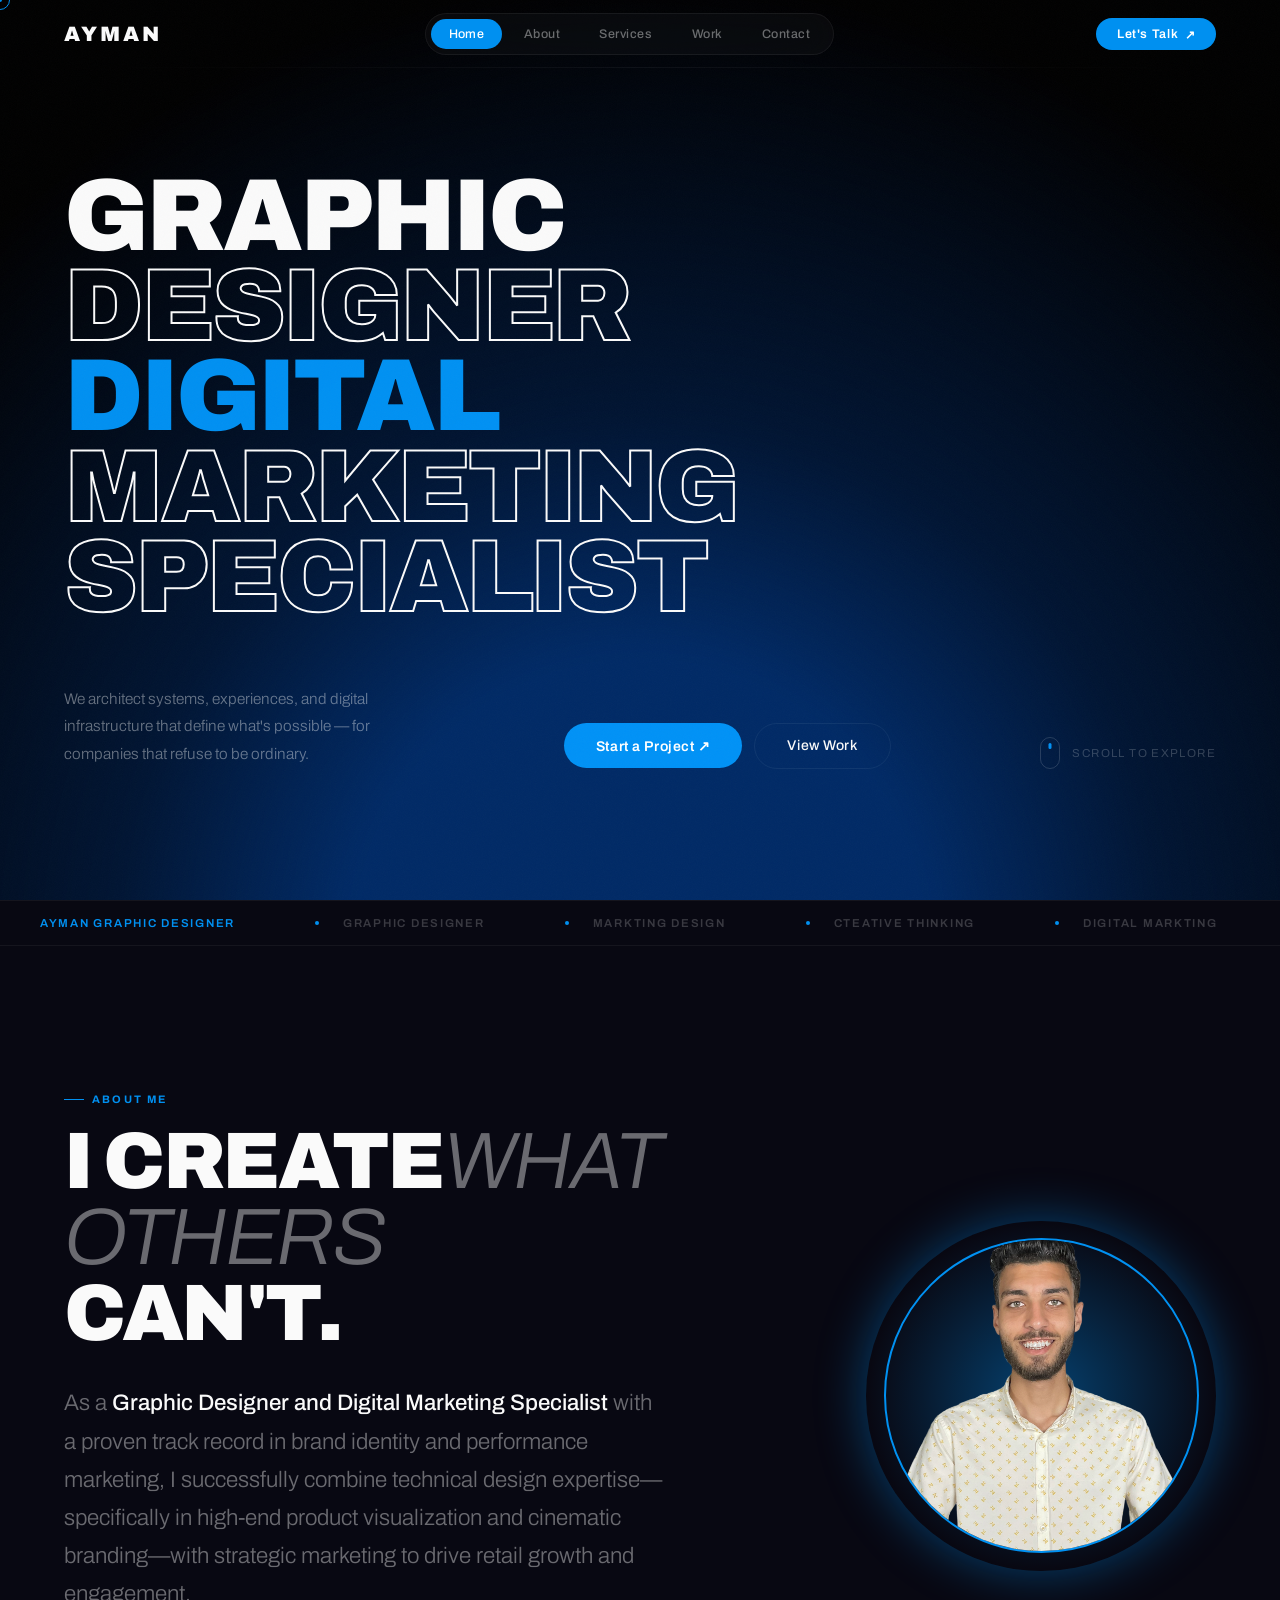
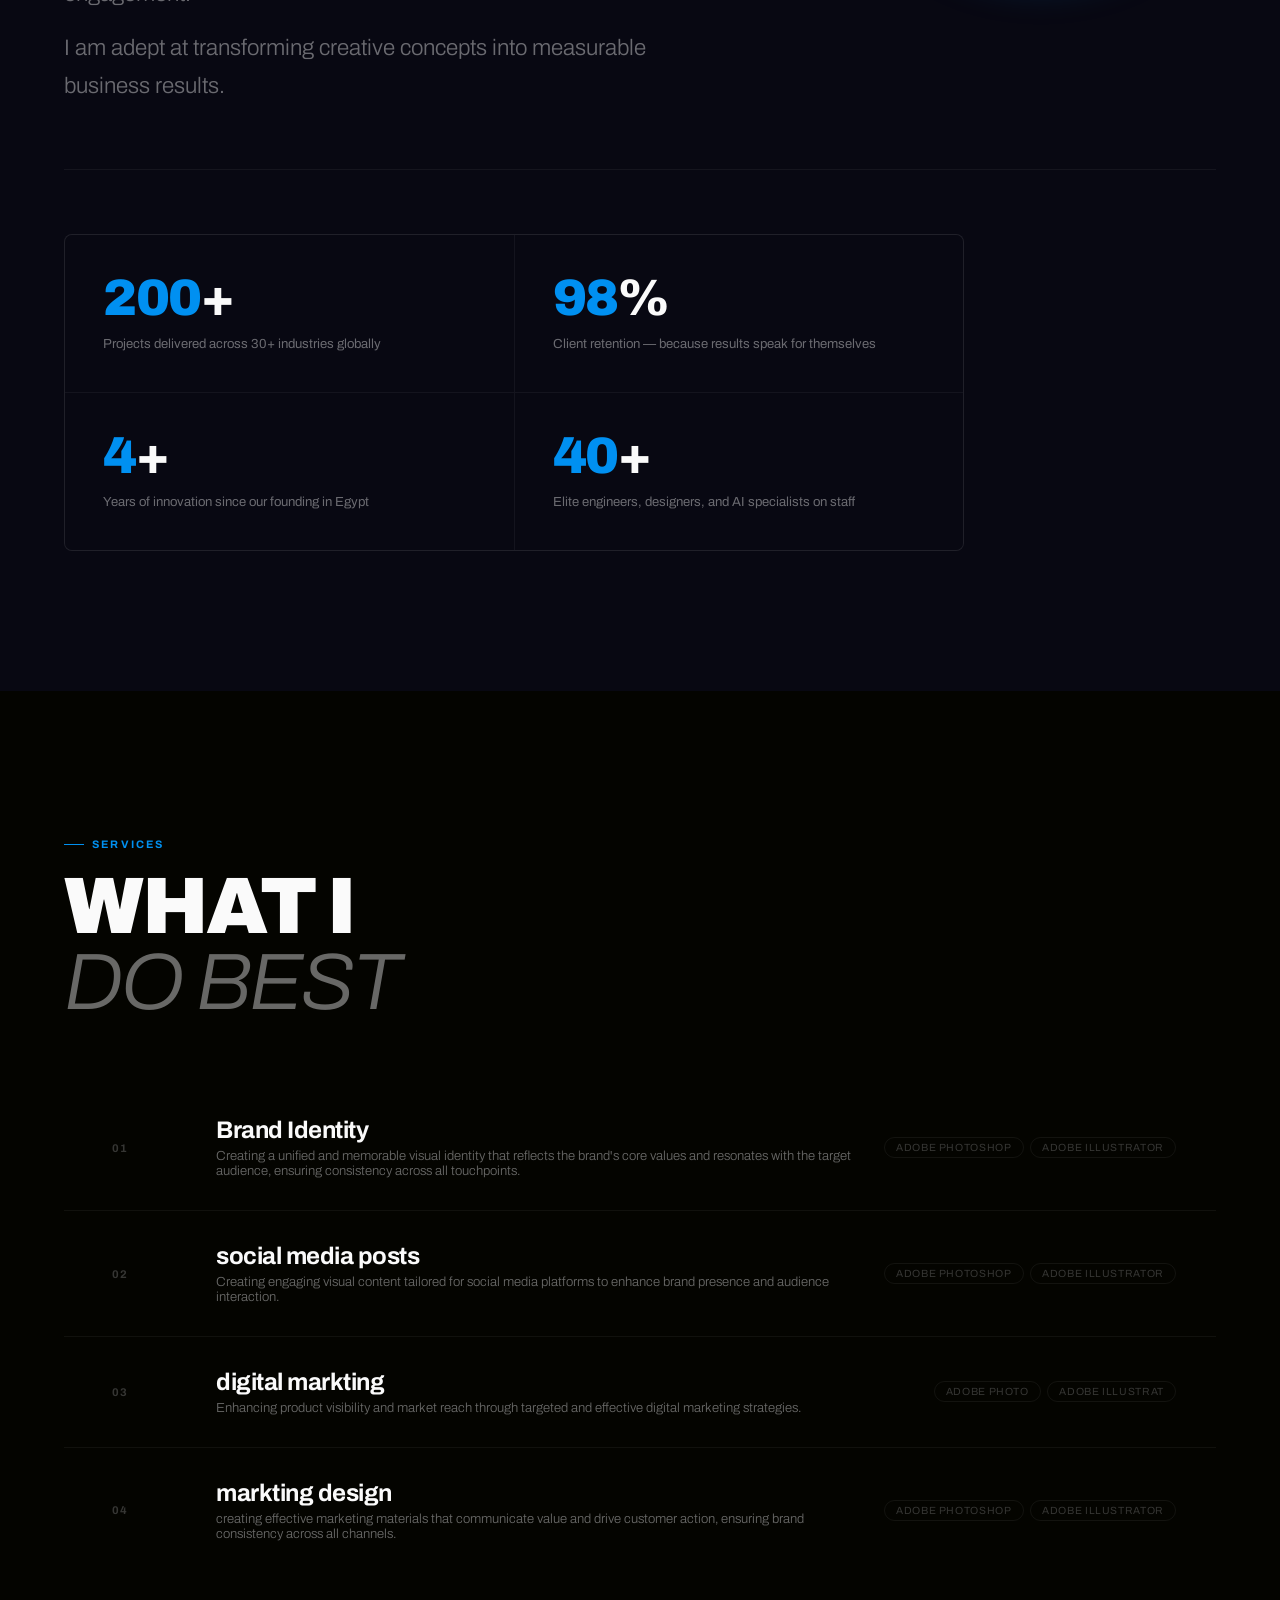
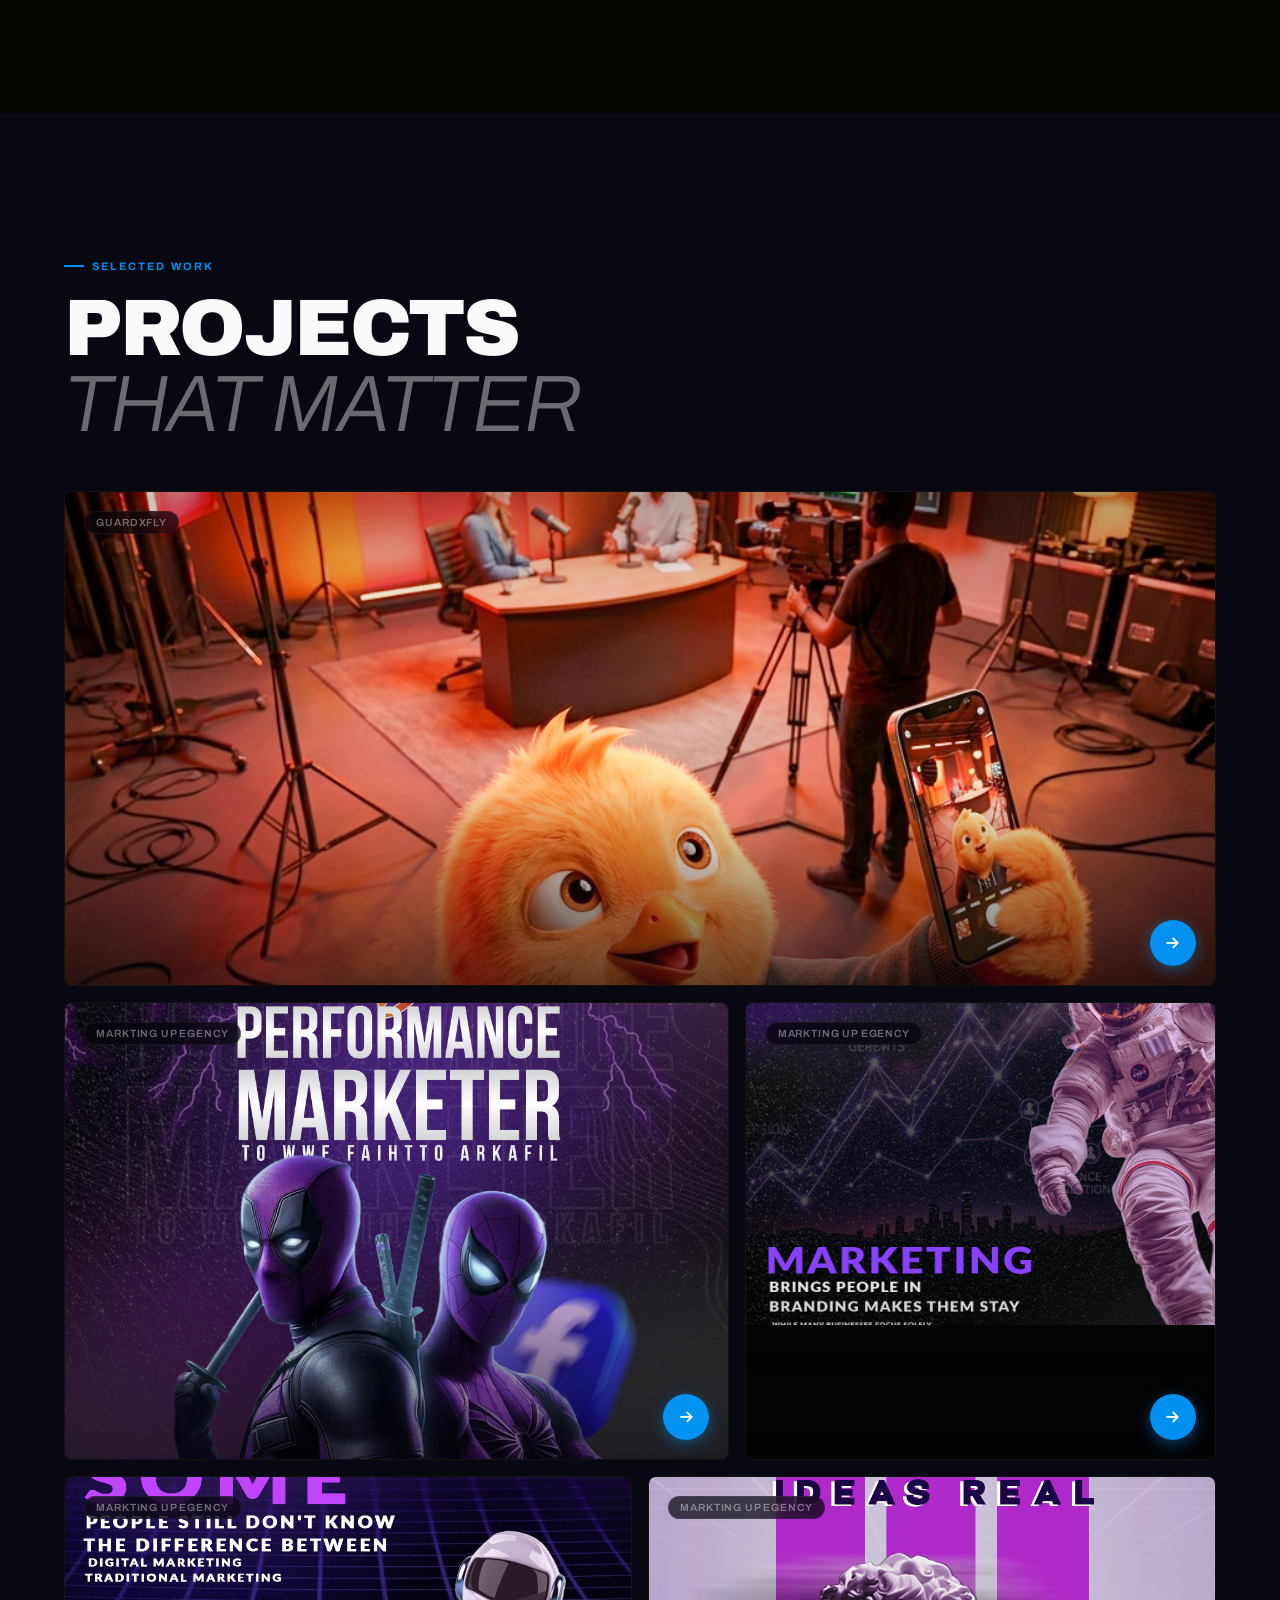
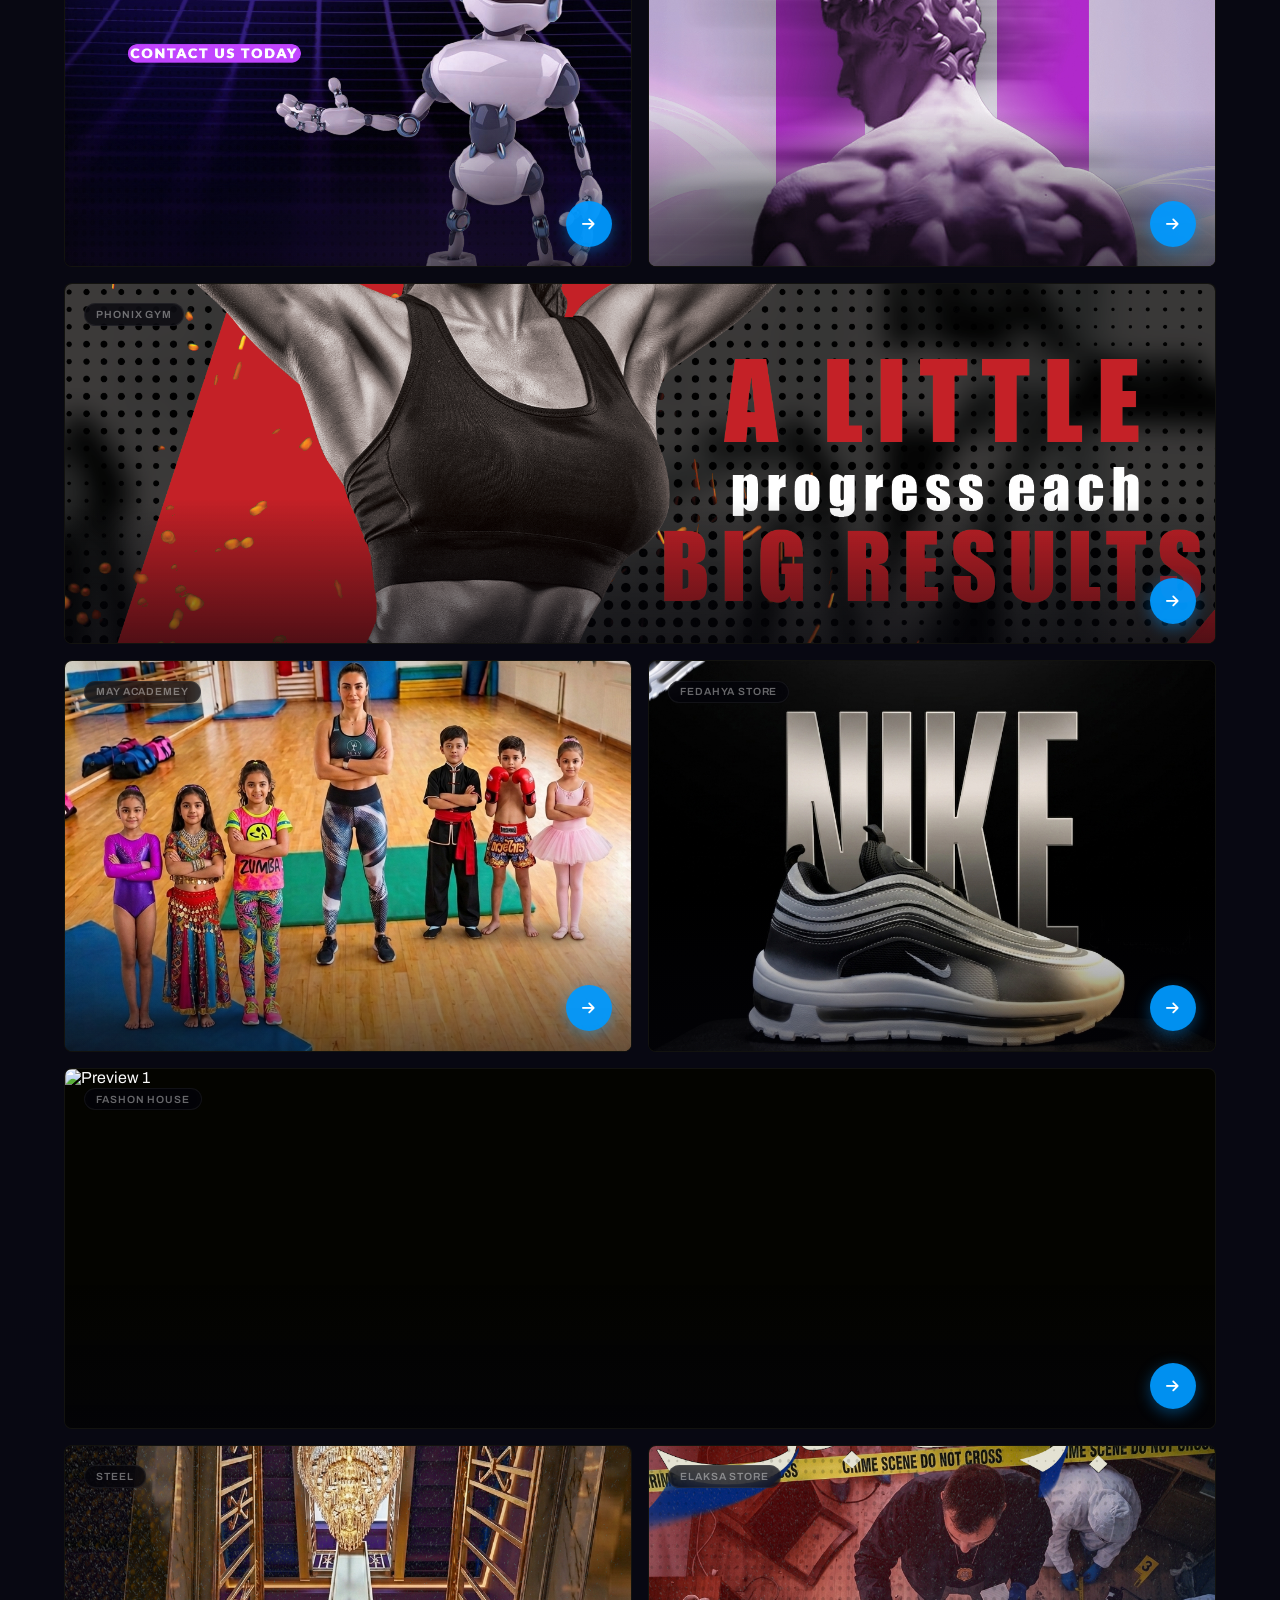
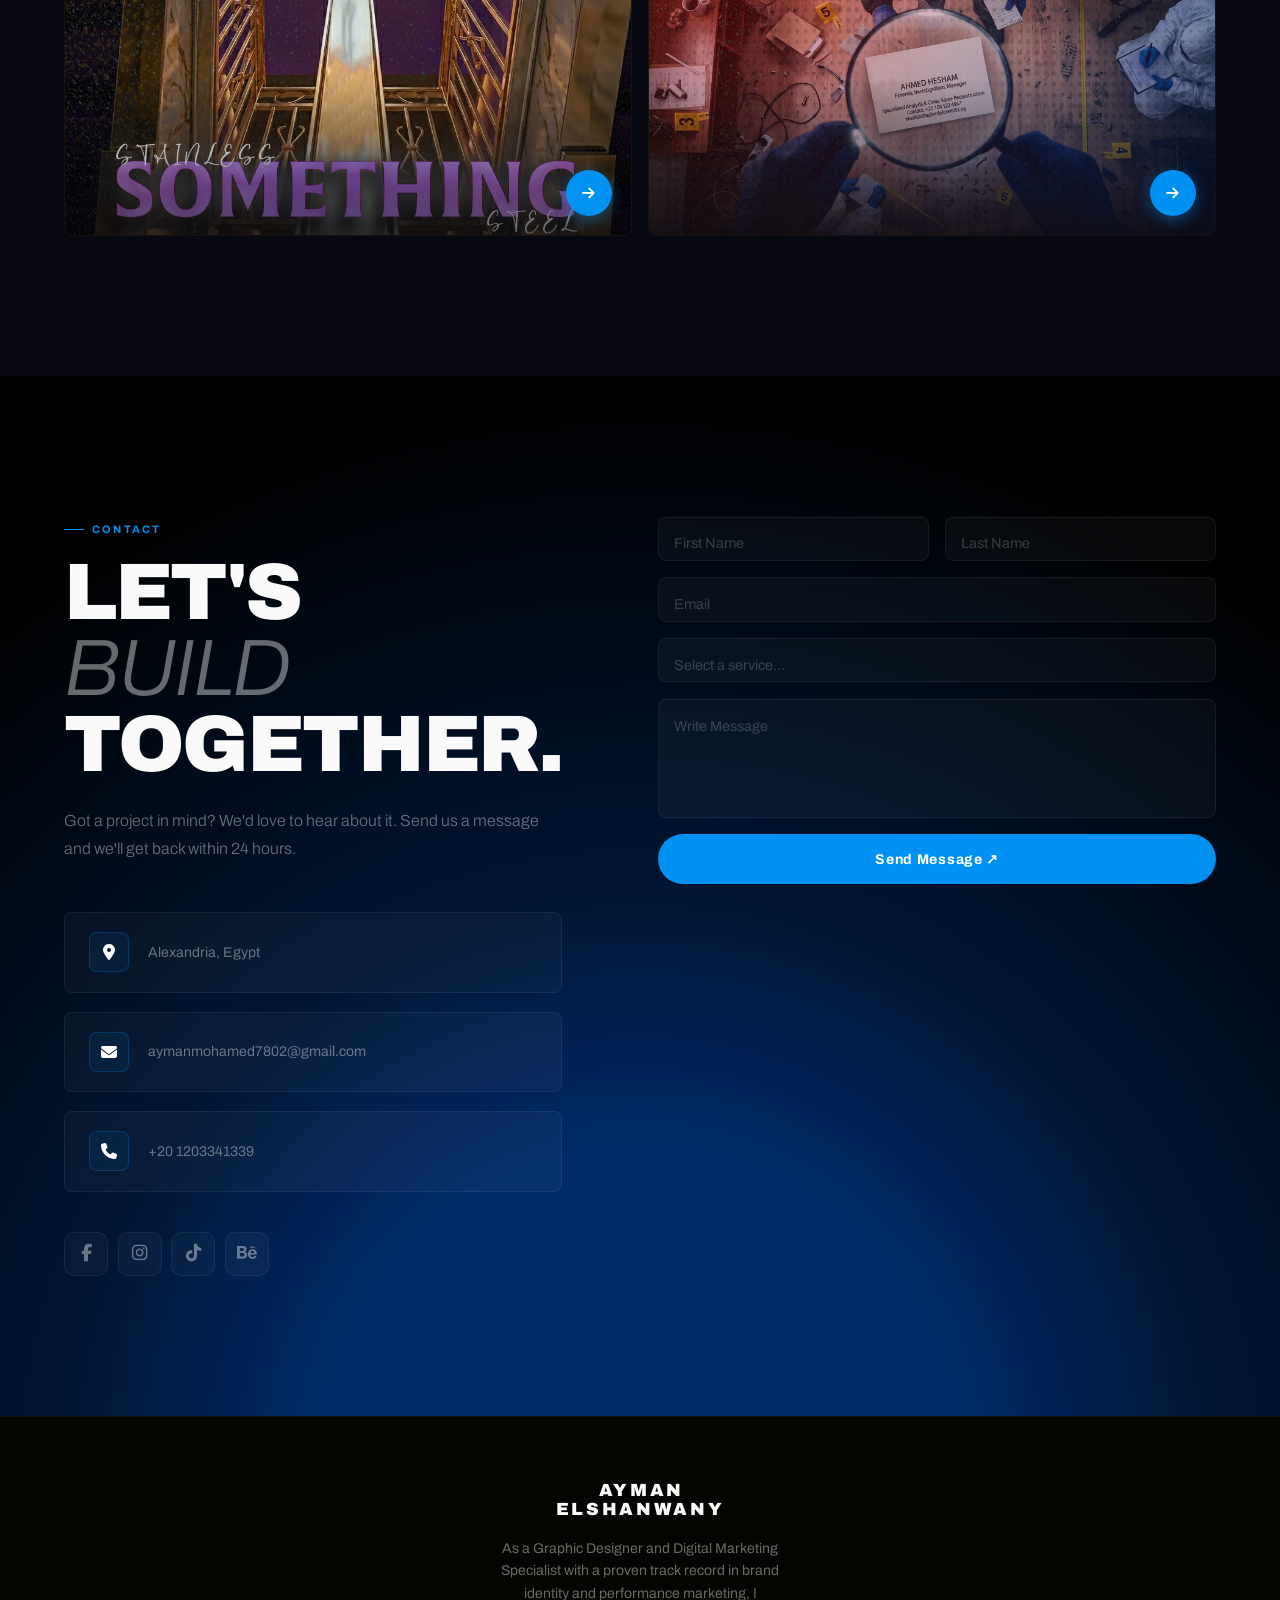
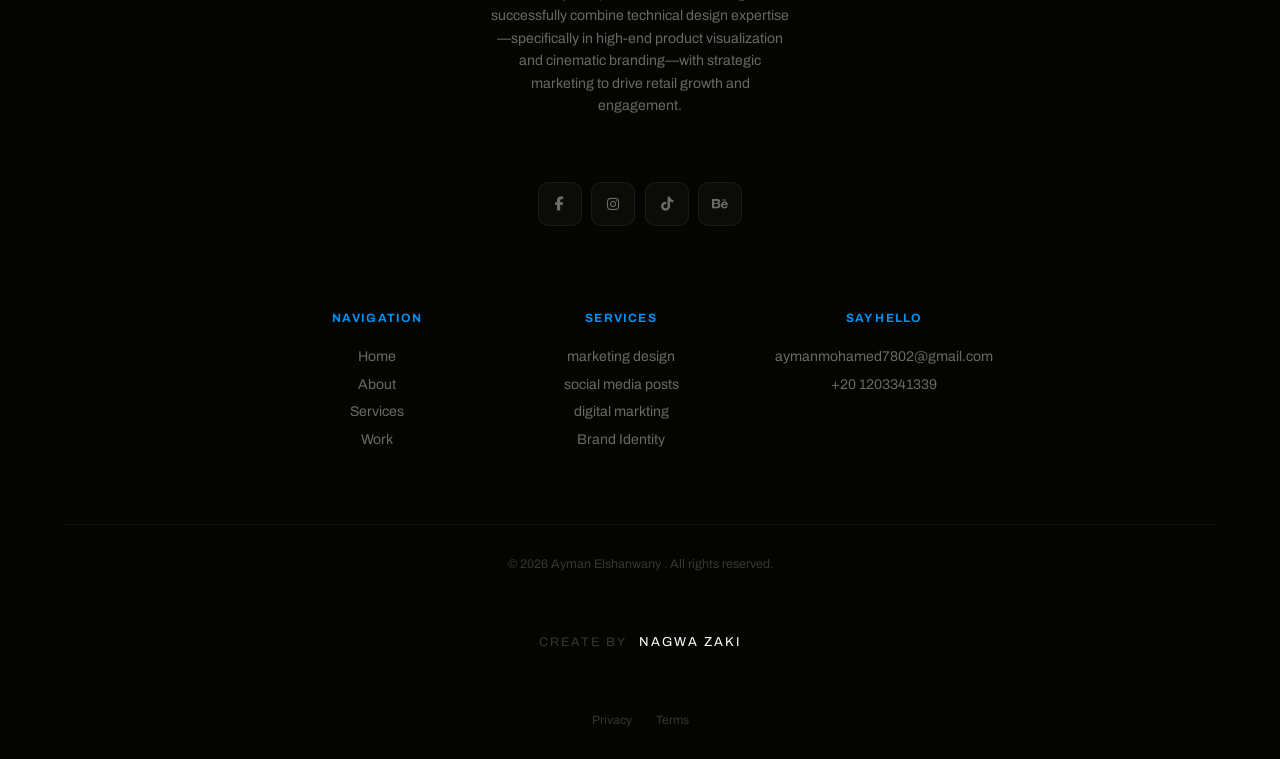
==== commit 4bc5b538: "Add files via upload" ====
--- a/index.html
+++ b/index.html
@@ -138,7 +138,7 @@
           </div>
           <div class="about-card">
             <div class="big-num"><span>4</span>+</div>
-            <p>Years of innovation since our founding in New York</p>
+            <p>Years of innovation since our founding in Egypt</p>
           </div>
           <div class="about-card">
             <div class="big-num"><span>40</span>+</div>
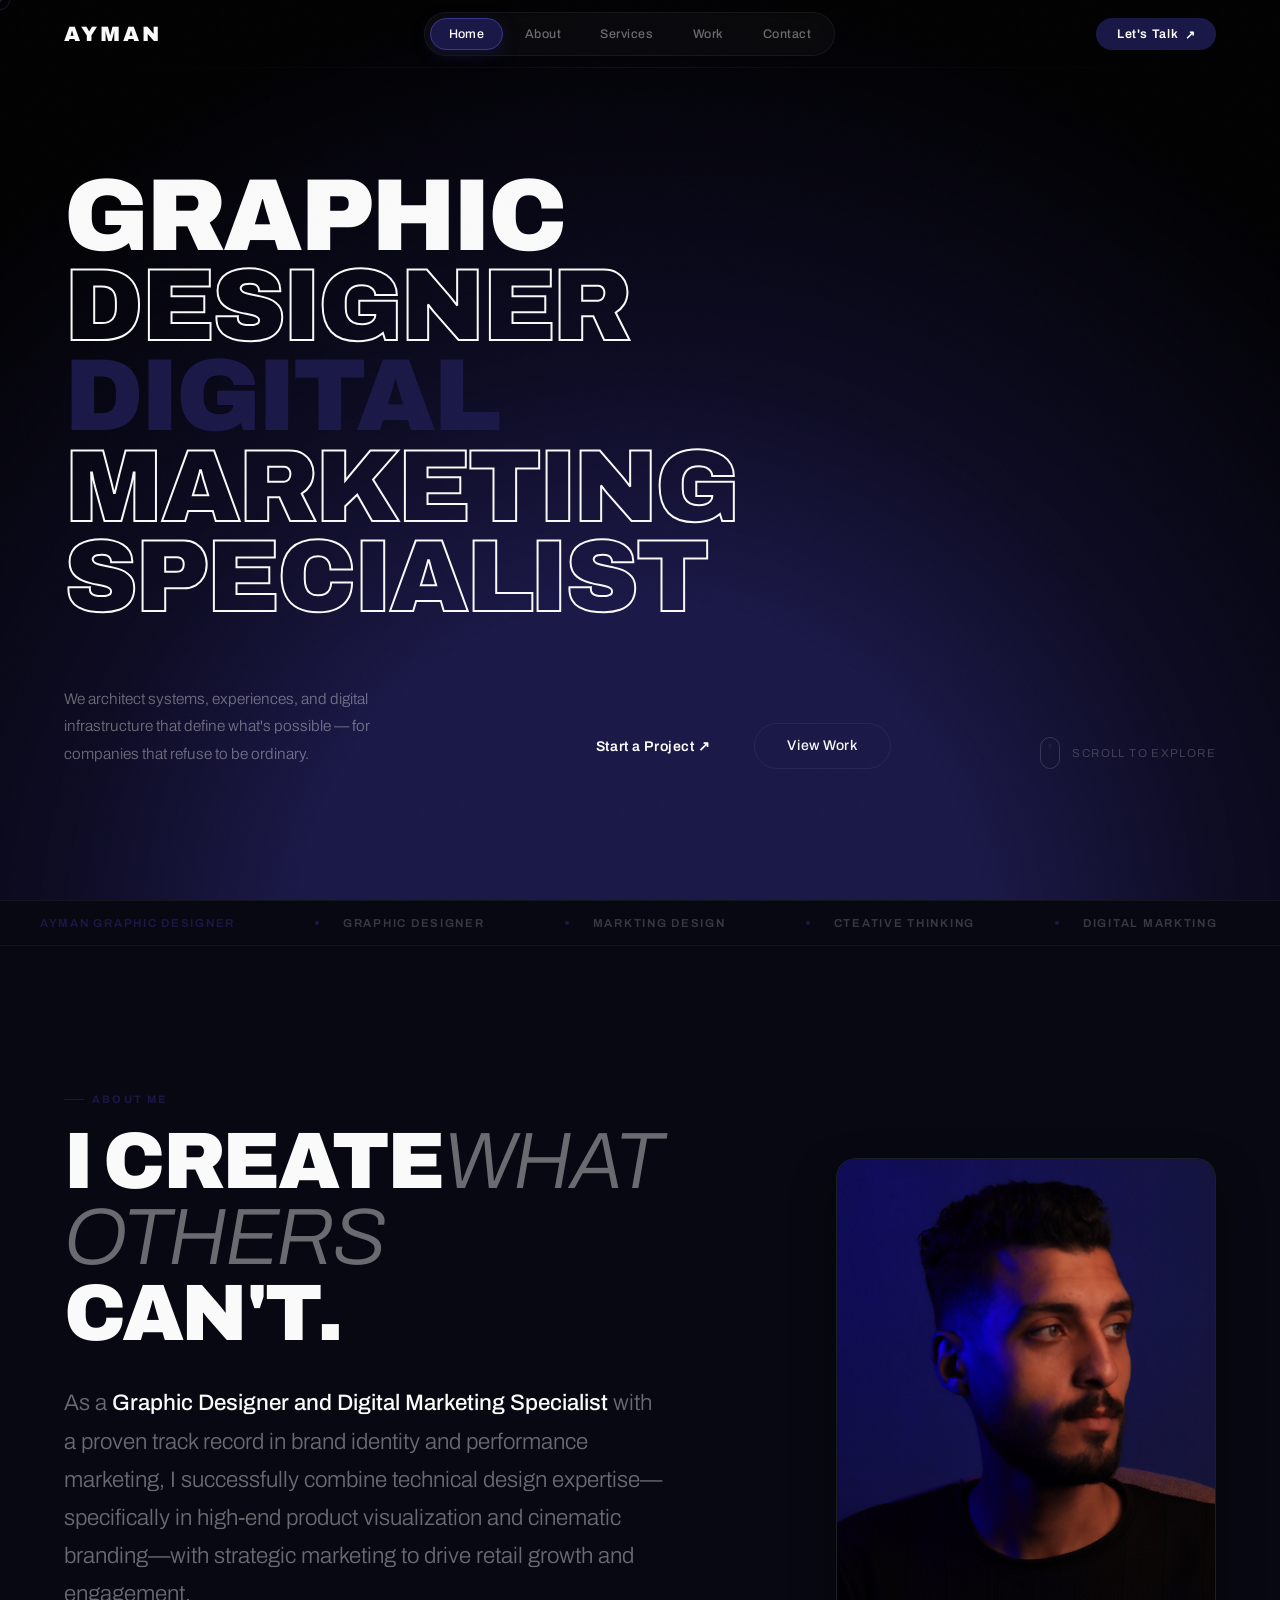
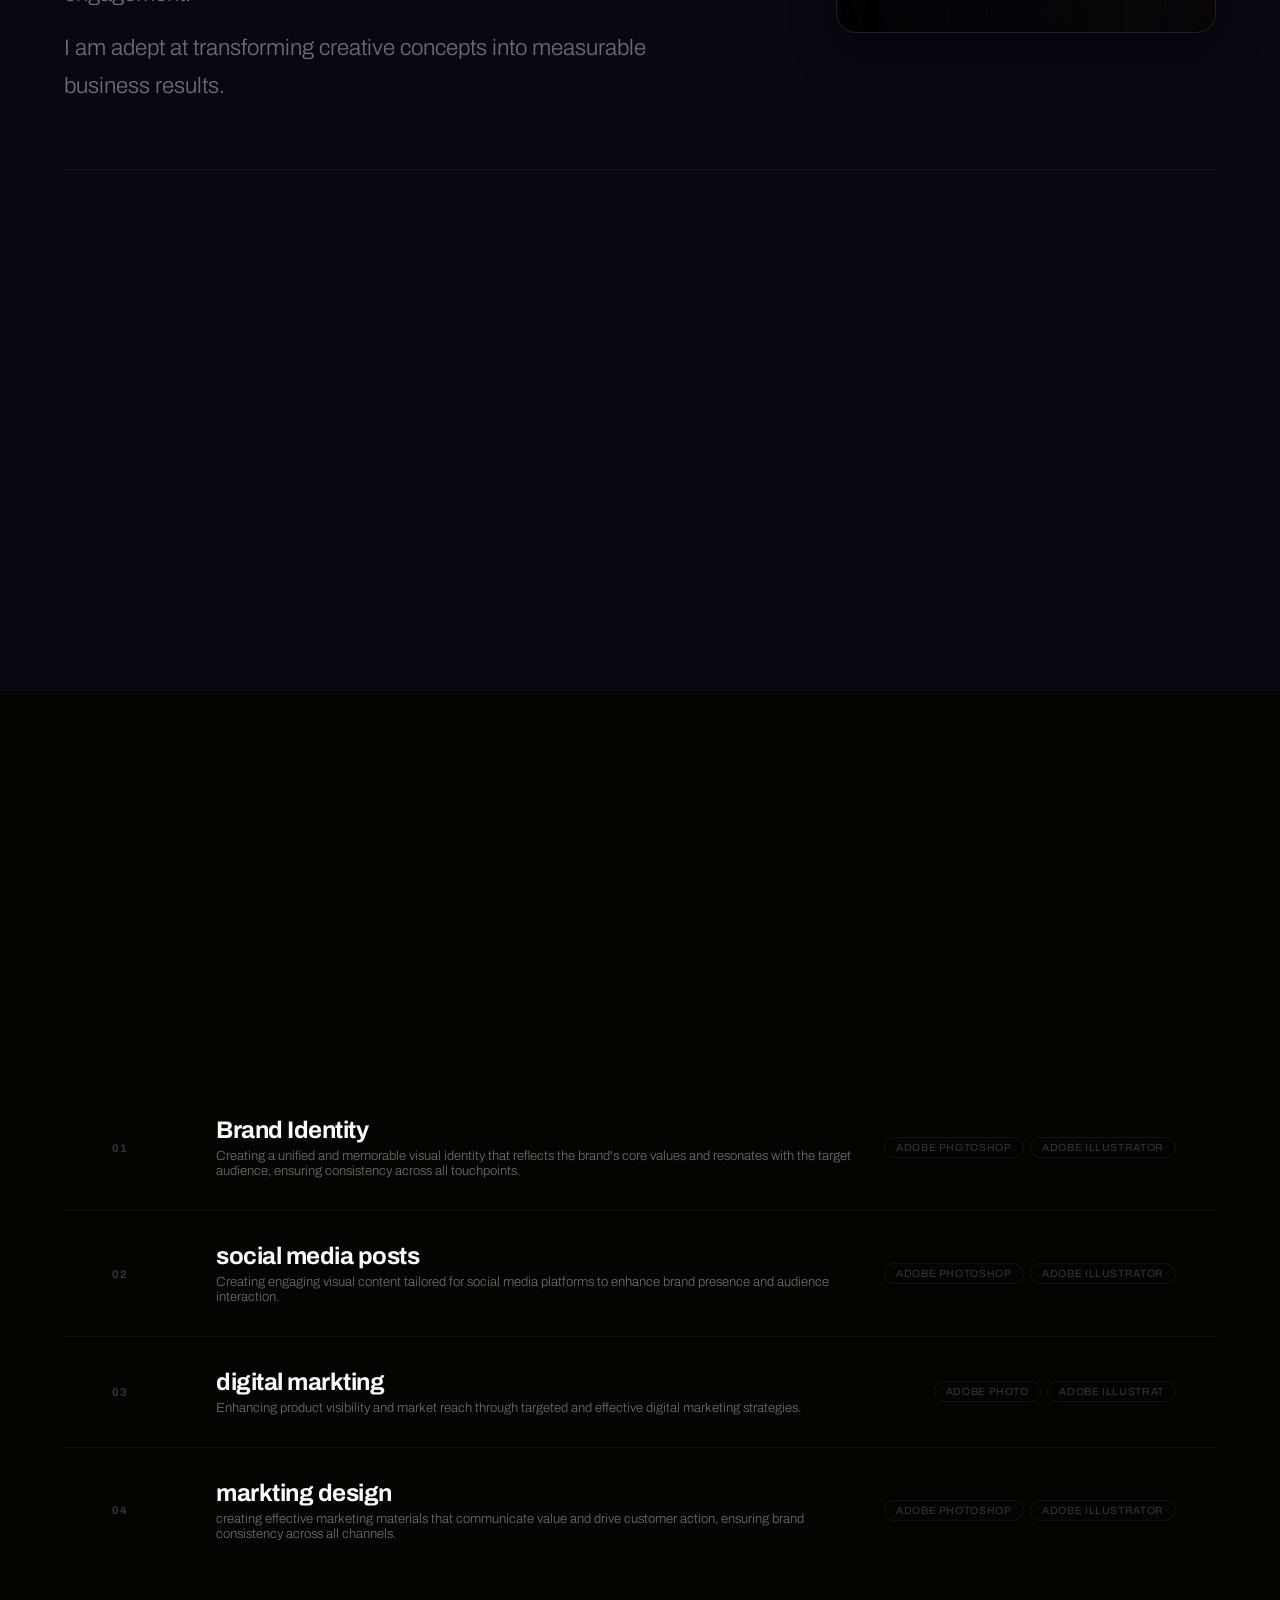
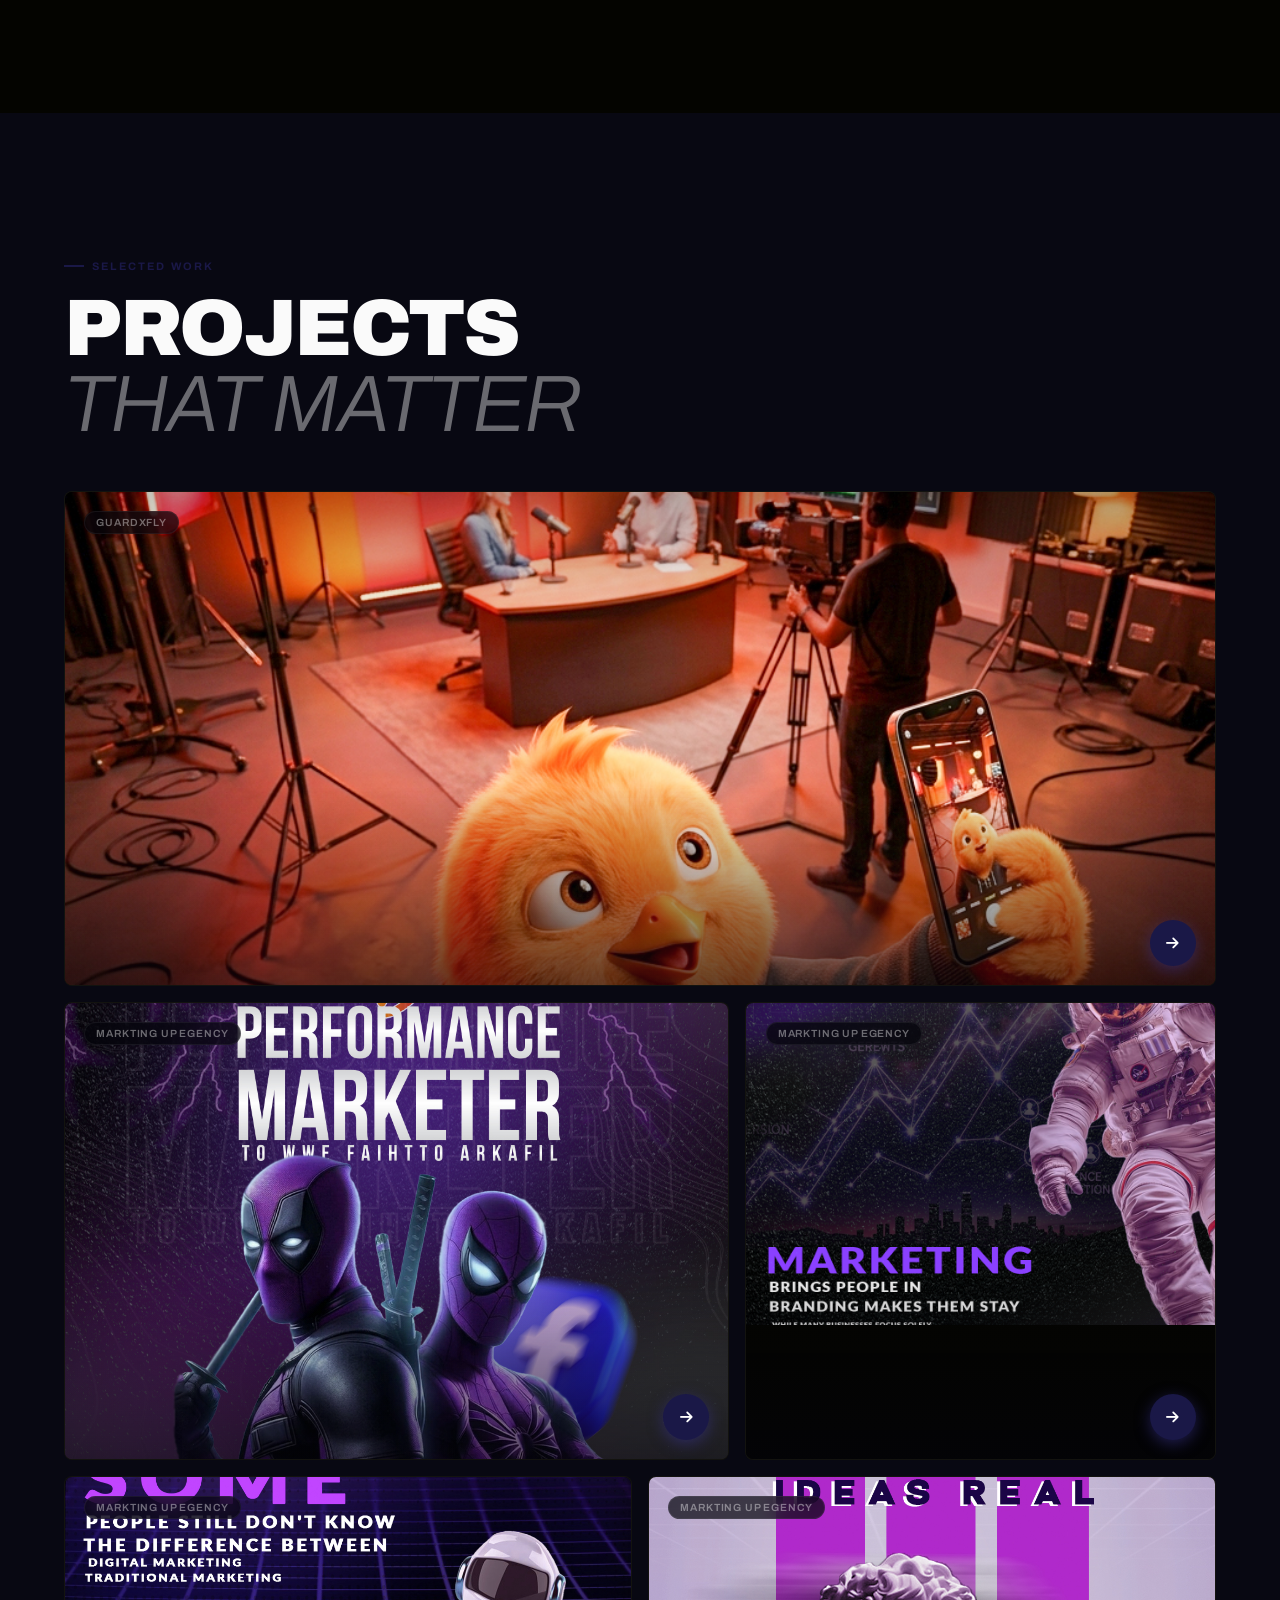
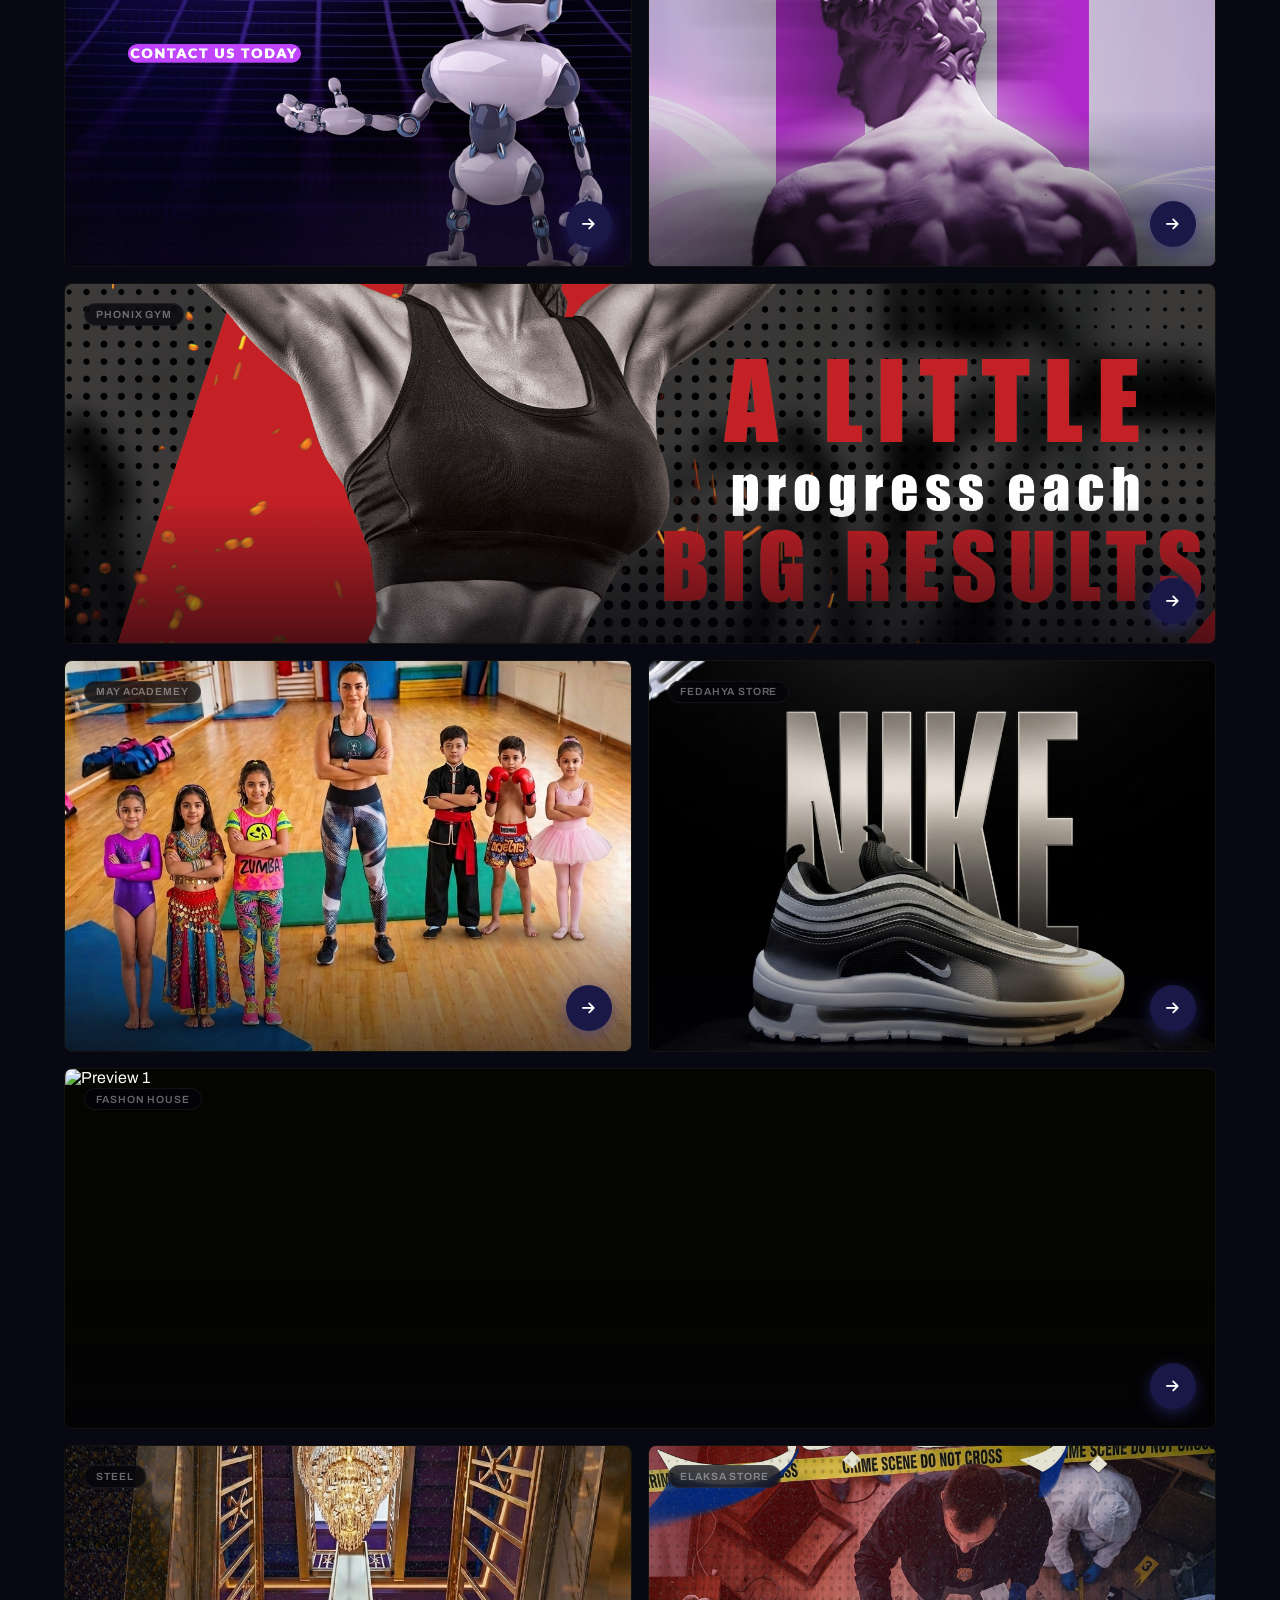
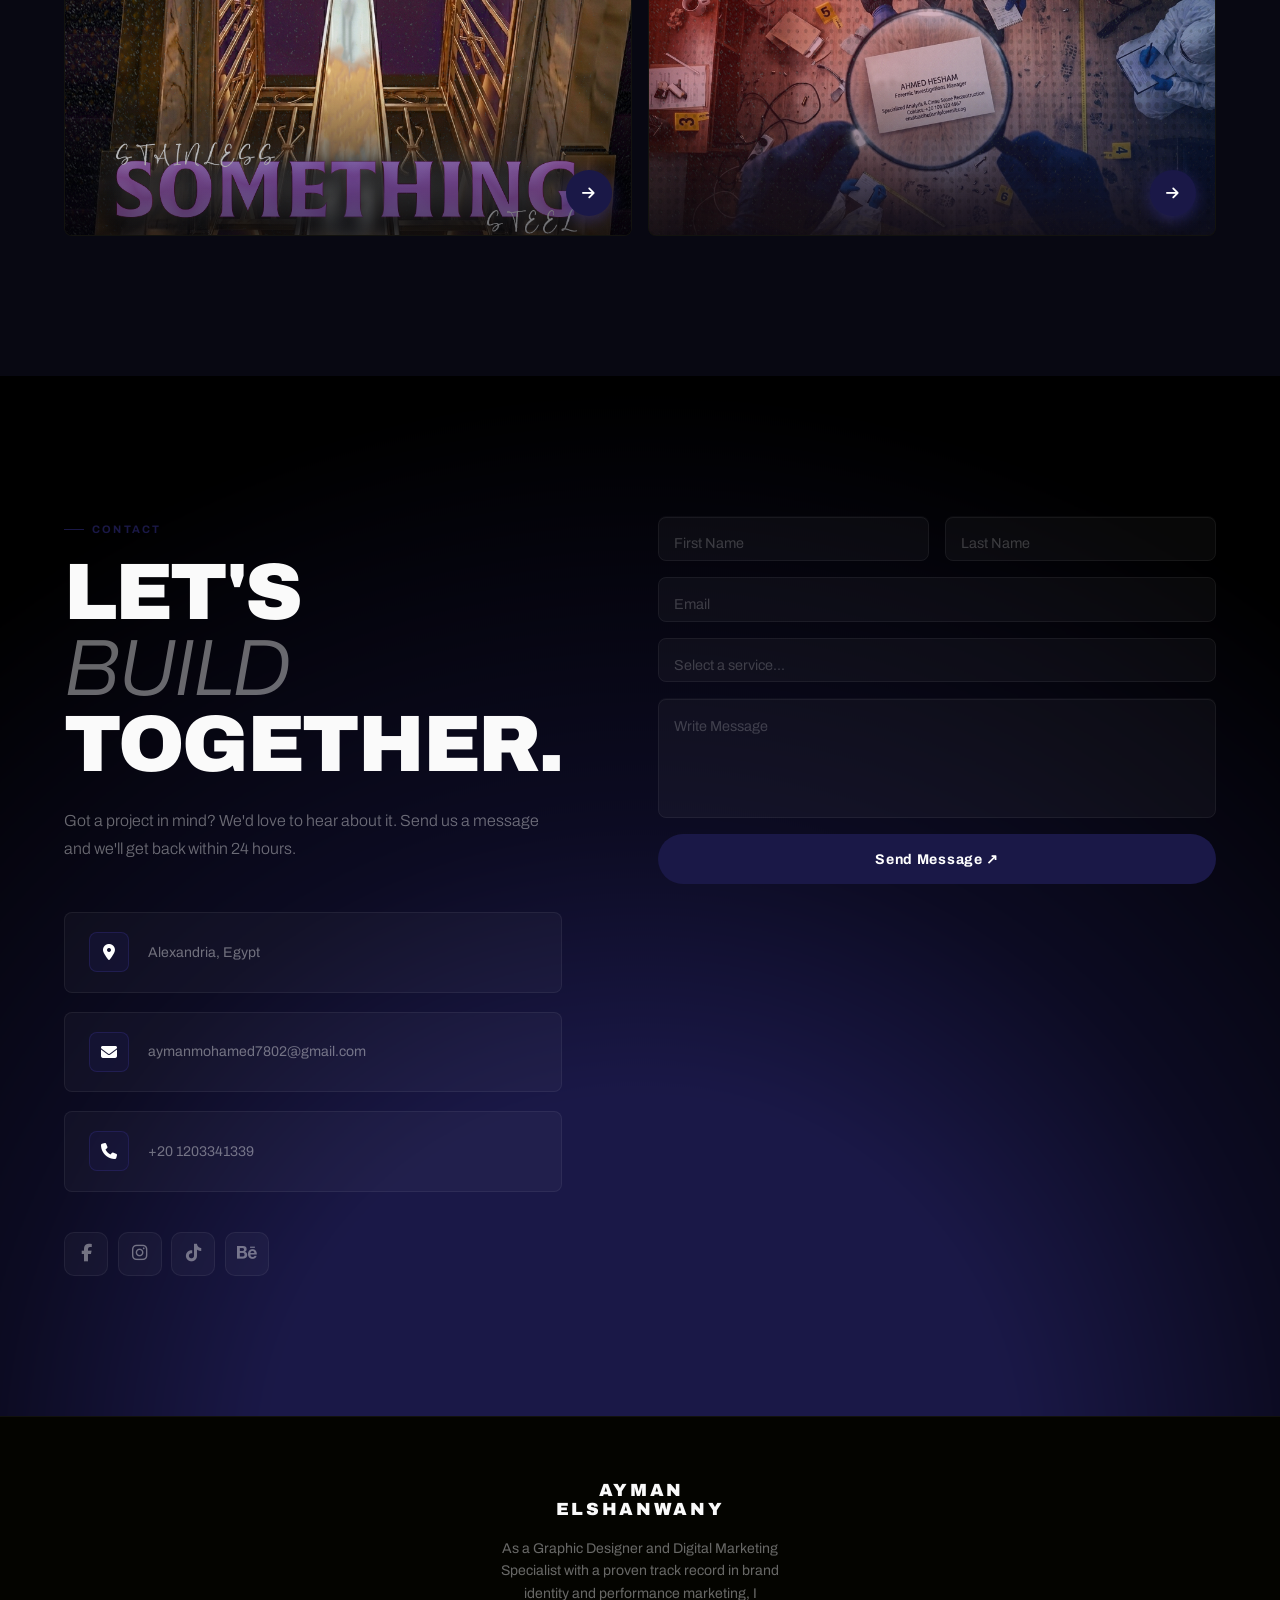
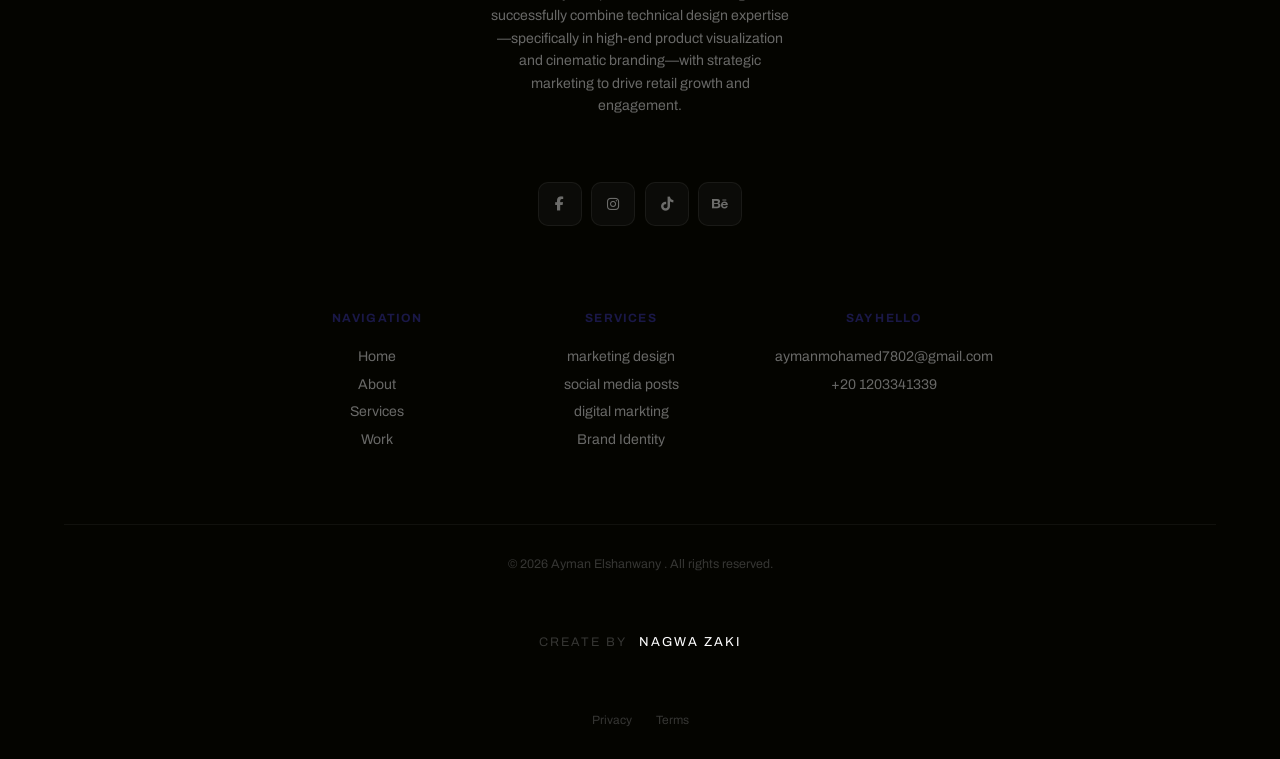
==== commit 836d2303: "Update project files" ====
--- a/index.html
+++ b/index.html
@@ -67,7 +67,7 @@
             define what's possible — for companies that refuse to be ordinary.
           </p>
           <div class="hero-cta rv">
-            <a href="#services" class="btn-primary">Start a Project ↗</a>
+            <a href="#contact" class="btn-primary">Start a Project ↗</a>
             <a href="#portfolio" class="btn-ghost">View Work</a>
           </div>
           <div class="hero-scroll-hint rv">
@@ -75,7 +75,6 @@
             Scroll to explore
           </div>
         </div>
-      </div>
     </section>
 
     <!-- MARQUEE -->
@@ -124,7 +123,7 @@
             </p>            
           </div>
           <div class="about-image-container rv">
-            <img src="photo/IMG_0256.png" alt="About Us" class="about-main-image" />
+            <img src="photo/ayman.jpeg" alt="About Us" class="about-main-image" />
           </div>
         </div>
         <div class="about-cards rv">
@@ -234,8 +233,15 @@
           <h2 class="display rv">
             PROJECTS<br /><span class="italic">that matter</span>
           </h2>
-        </div>
-        <div class="portfolio-bento rv">
+
+          <a href="add-project.html" id="secret-add-btn" class="secret-add-btn" style="display: none; text-decoration: none;">
+            <i class="fa-solid fa-plus"></i> إضافة مشروع جديد
+          </a>
+
+        </div>
+
+        <div id="projects-container" class="portfolio-bento rv">
+
           <div class="p-card" data-gallery="photo/1.jpg, photo/2.jpg, photo/3.jpg, photo/4.jpg">
             <div class="p-card-grid">
               <img src="photo/1.jpg" class="p-card-bg" alt="Preview 1" />
@@ -249,6 +255,7 @@
               </div>
             </div>
           </div>
+
           <div class="p-card" data-gallery="photo/Artboard 1.jpg, photo/Artboard 2.jpg, photo/Artboard 3.jpg, photo/Artboard 4.jpg, photo/Artboard 5.jpg, photo/Artboard 6.jpg, photo/Artboard 7.jpg, photo/Untitled-1.jpg ">
             <div class="p-card-grid">
               <img src="photo/Artboard 1.jpg" class="p-card-bg" alt="Preview 1" />
@@ -262,6 +269,7 @@
               </div>
             </div>
           </div>
+
           <div class="p-card" data-gallery="photo/Untitled-2_01.png, photo/Untitled-2_02.png, photo/Untitled-2_03.png, photo/Untitled-2_04.png, photo/Untitled-2_05.png, photo/Untitled-2_06.png, photo/Untitled-2_07.png, photo/Untitled-2_08.png, photo/Untitled-1.png">
             <div class="p-card-grid">
               <img src="photo/Untitled-2_01.png" class="p-card-bg" alt="Preview 1" />
@@ -275,6 +283,7 @@
               </div>
             </div>
           </div>
+
           <div class="p-card" data-gallery="photo/markting.jpg, photo/Markting_01 (1).png, photo/Markting_01 (2).png, photo/Markting_01 (3).png, photo/Markting_01 (4).png, photo/Markting_01 (5).png, photo/Markting_01 (6).png, photo/Markting_01 (7).png">
             <div class="p-card-grid">
               <img src="photo/markting.jpg" class="p-card-bg" alt="Preview 1" />
@@ -302,6 +311,7 @@
               </div>
             </div>
           </div>
+
           <div class="p-card" data-gallery="photo/woman (1).png, photo/woman1 (1).gif, photo/woman1 (2).gif, photo/woman1 (3).gif, photo/woman (2).png, photo/woman (3).png, photo/cairoseal.jpg">
             <div class="p-card-grid">
               <img src="photo/woman (1).png" class="p-card-bg" alt="Preview 1" />
@@ -315,6 +325,7 @@
               </div>
             </div>
           </div>
+
           <div class="p-card" data-gallery="photo/pale (2).jpg, photo/pale (1).jpg, photo/paleh (1).jpg, photo/paleh (2).jpg, photo/paleh (3).jpg, photo/paleh (4).jpg, photo/paleh (5).jpg, photo/palee (1).jpg, photo/palee (2).jpg, photo/palee (3).jpg">
             <div class="p-card-grid">
               <img src="photo/pale (2).jpg" class="p-card-bg" alt="Preview 1" />
@@ -328,6 +339,7 @@
               </div>
             </div>
           </div>
+
           <div class="p-card" data-gallery="photo/snaker6 (1).jpg, photo/snaker6 (1).png, photo/snaker6 (2).png, photo/snaker6 (3).png, photo/snaker6 (4).png, photo/snaker6 (5).png, photo/snaker6 (6).png, photo/snaker6 (7).png, photo/snaker6 (8).png, photo/snaker6 (9).png, photo/snaker (2).png, photo/snaker (4).png, photo/snaker (5).png, photo/snaker6 (8).png, photo/snaker6 (9).png, photo/snaker6 (1).jpg, photo/snaker6 (1).png, photo/snaker6 (2).png, photo/snaker6 (3).png, photo/snaker6 (4).png, photo/snaker6 (5).png, photo/snaker6 (6).png, photo/snaker6 (7).png ">
             <div class="p-card-grid">
               <img src="photo/snaker6 (1).jpg" class="p-card-bg" alt="Preview 1" />
@@ -341,6 +353,7 @@
               </div>
             </div>
           </div>
+
           <div class="p-card" data-gallery="photo/snak.jpg, photo/snaker (3).png, photo/snaker (6).png, photo/tr (2).png, photo/tr (1).png">
             <div class="p-card-grid">
               <img src="photo/snak.jpg" class="p-card-bg" alt="Preview 1" />
@@ -354,6 +367,7 @@
               </div>
             </div>
           </div>
+
           <div class="p-card" data-gallery="photo/steel.jpg">
             <div class="p-card-grid">
               <img src="photo/steel.jpg" class="p-card-bg" alt="Preview 1" />
@@ -367,6 +381,7 @@
               </div>
             </div>
           </div>
+
           <div class="p-card" data-gallery="photo/khapar.jpg">
             <div class="p-card-grid">
               <img src="photo/khapar.jpg" class="p-card-bg" alt="Preview 1" />
@@ -380,6 +395,7 @@
               </div>
             </div>
           </div>
+
         </div>
       </div>
     </section>
--- a/style.css
+++ b/style.css
@@ -1,7 +1,8 @@
 :root {
-  --r: #0099fff0; /* أزرق لامع ومضيء */
-  --r-glow: rgba(0, 153, 255, 0.4); /* توهج أزرق متناسق */
-  --r-soft: rgba(0, 153, 255, 0.08); /* نسخة ناعمة من الأزرق الجديد */
+  --r: #1a1847; /* أزرق لامع ومضيء */
+  --r-glow: rgba(55, 50, 140, 0.55); /* توهج أزرق متناسق */
+  --r-soft: rgba(26, 24, 71, 0.4);
+  --r-text: #968eff; /* نسخة ناعمة من الأزرق الجديد */
   --bg: #040400;
   --bg2: #080812;
   --card: rgba(255, 255, 255, 0.03);
@@ -25,8 +26,8 @@
   inset: 0;
   background-image: radial-gradient(
     circle at bottom,
-    #002a66 24%,
-    /* أزرق داكن متناسق مع الجديد */ #001533 43%,
+    #1a1847 28%,
+    #0c0b22 48%,
     /* أزرق داكن جداً متناسق */ #000000 80%
   );
   filter: blur(10px);
@@ -190,6 +191,8 @@
 .nav-center a.active {
   background: var(--r);
   color: #fff;
+  border: 1px solid #3c378e;
+  box-shadow: 0 4px 15px rgba(26, 24, 71, 0.6);
 }
 
 .nav-right {
@@ -236,7 +239,7 @@
   transform: scale(1.04);
   box-shadow:
     0 0 20px var(--r-glow),
-    0 0 40px rgba(0, 153, 255, 0.2);
+    0 0 40px rgba(55, 50, 140, 0.35);
 }
 .btn-nav:hover::before {
   left: 100%;
@@ -651,28 +654,28 @@
 }
 
 .about-image-container {
-  width: clamp(200px, 30vw, 350px);
-  aspect-ratio: 1 / 1;
-  border-radius: 50%;
+  flex: 0 0 clamp(280px, 30vw, 380px);
+  max-width: 400px;
+  width: 100%;
+  aspect-ratio: 4 / 5;
   position: relative;
   display: flex;
   align-items: center;
   justify-content: center;
-  background: radial-gradient(circle, var(--r-glow) 0%, transparent 70%);
-  box-shadow: 0 0 50px var(--r-glow);
-  flex-shrink: 0;
+  border-radius: 20px;
+  overflow: hidden;
+  border: 1px solid var(--card-border);
+  background: var(--card);
+  box-shadow: 0 20px 45px rgba(0, 0, 0, 0.45);
 }
 
 .about-main-image {
-  width: 90%;
-  height: 90%;
-  display: block; /* لضمان عدم وجود مسافات إضافية */
-  object-fit: cover; /* لضمان تغطية الصورة للمساحة دون تشويه */
-  border-radius: 50%;
-  border: 2px solid var(--r);
-  object-position: center 90%; /* لتحريك محتوى الصورة للأسفل أكثر */
-}
-
+  width: 100%;
+  height: 100%;
+  display: block;
+  object-fit: cover;
+  object-position: center top;
+}
 .about-cards {
   display: grid;
   grid-template-columns: repeat(2, 1fr);
@@ -817,7 +820,7 @@
   transition: all 0.3s;
 }
 .service-row:hover .tag-pill {
-  border-color: rgba(0, 153, 255, 0.3); /* تحديث rgba */
+  border-color: rgba(55, 50, 140, 0.45); /* تحديث rgba */
   color: var(--r);
 }
 
@@ -840,6 +843,7 @@
   gap: 1rem;
 }
 .p-card {
+  grid-column: span 6;
   border-radius: 8px;
   overflow: hidden;
   position: relative;
@@ -1026,7 +1030,7 @@
     transform 0.3s;
 }
 .testi-card:hover {
-  border-color: rgba(0, 153, 255, 0.2); /* تحديث rgba */
+  border-color: rgba(55, 50, 140, 0.35); /* تحديث rgba */
   transform: translateY(-4px);
 }
 .testi-card::before {
@@ -1131,14 +1135,14 @@
   transition: all 0.3s ease;
 }
 .c-item:hover {
-  border-color: rgba(0, 153, 255, 0.2); /* تحديث rgba */
+  border-color: rgba(55, 50, 140, 0.35); /* تحديث rgba */
 }
 .c-icon {
   width: 40px;
   height: 40px;
   border-radius: 8px;
   background: var(--r-soft);
-  border: 1px solid rgba(0, 153, 255, 0.2); /* تحديث rgba */
+  border: 1px solid rgba(55, 50, 140, 0.35); /* تحديث rgba */
   display: flex;
   align-items: center;
   justify-content: center;
@@ -1246,8 +1250,8 @@
   border-color: var(
     --r
   ); /* تلوين الإطار عند التركيز */ /* التأثيرات تستخدم المتغيرات الجديدة */
-  background: rgba(0, 153, 255, 0.03); /* تحديث rgba */
-  box-shadow: 0 0 0 4px rgba(0, 153, 255, 0.06); /* تحديث rgba */
+  background: rgba(26, 24, 71, 0.25); /* تحديث rgba */
+  box-shadow: 0 0 0 4px rgba(45, 41, 115, 0.35); /* تحديث rgba */
 }
 
 .fg fieldset {
@@ -1598,18 +1602,22 @@
   }
   .nav-center a {
     flex-direction: column;
-    padding: 0.5rem 0.2rem;
-    font-size: 0.6rem;
+    padding: 0.45rem 0.2rem;
+    font-size: 0.65rem;
     gap: 4px;
     flex: 1;
-    background: transparent !important; /* إزالة خلفية الزر النشط في الجوال لشكل أنظف */
+    border-radius: 16px;
+    transition: all 0.3s ease;
   }
   .nav-center a i {
     display: block;
-    font-size: 1.1rem;
+    font-size: 1.15rem;
   }
   .nav-center a.active {
-    color: var(--r);
+    background: var(--r) !important;
+    color: #fff !important;
+    border: 1px solid #3c378e;
+    box-shadow: 0 4px 15px rgba(26, 24, 71, 0.8);
   }
   .hamburger,
   .nav-right .btn-nav {
@@ -1631,6 +1639,13 @@
   }
   .about-top {
     flex-direction: column;
+    gap: 2rem;
+  }
+  .about-image-container {
+    margin: 1rem auto 0;
+    width: clamp(180px, 52vw, 230px);
+    max-width: 230px;
+    border-radius: 16px;
   }
   .portfolio-bento {
     grid-template-columns: 1fr;
@@ -1675,4 +1690,20 @@
 .nagwa a:hover{
   opacity: .75;
   transform: translateY(-1px);
+}  
+
+.secret-add-btn {
+  display: none;
+  background: linear-gradient(135deg, #6366f1, #4f46e5);
+  color: #fff;
+  padding: 12px 24px;
+  border-radius: 8px;
+  font-size: 1rem;
+  font-weight: 600;
+  margin: 15px 0;
+  box-shadow: 0 4px 14px rgba(79, 70, 229, 0.35);
+  transition: transform 0.2s ease;
+}
+.secret-add-btn:hover {
+  transform: translateY(-2px);
 }
